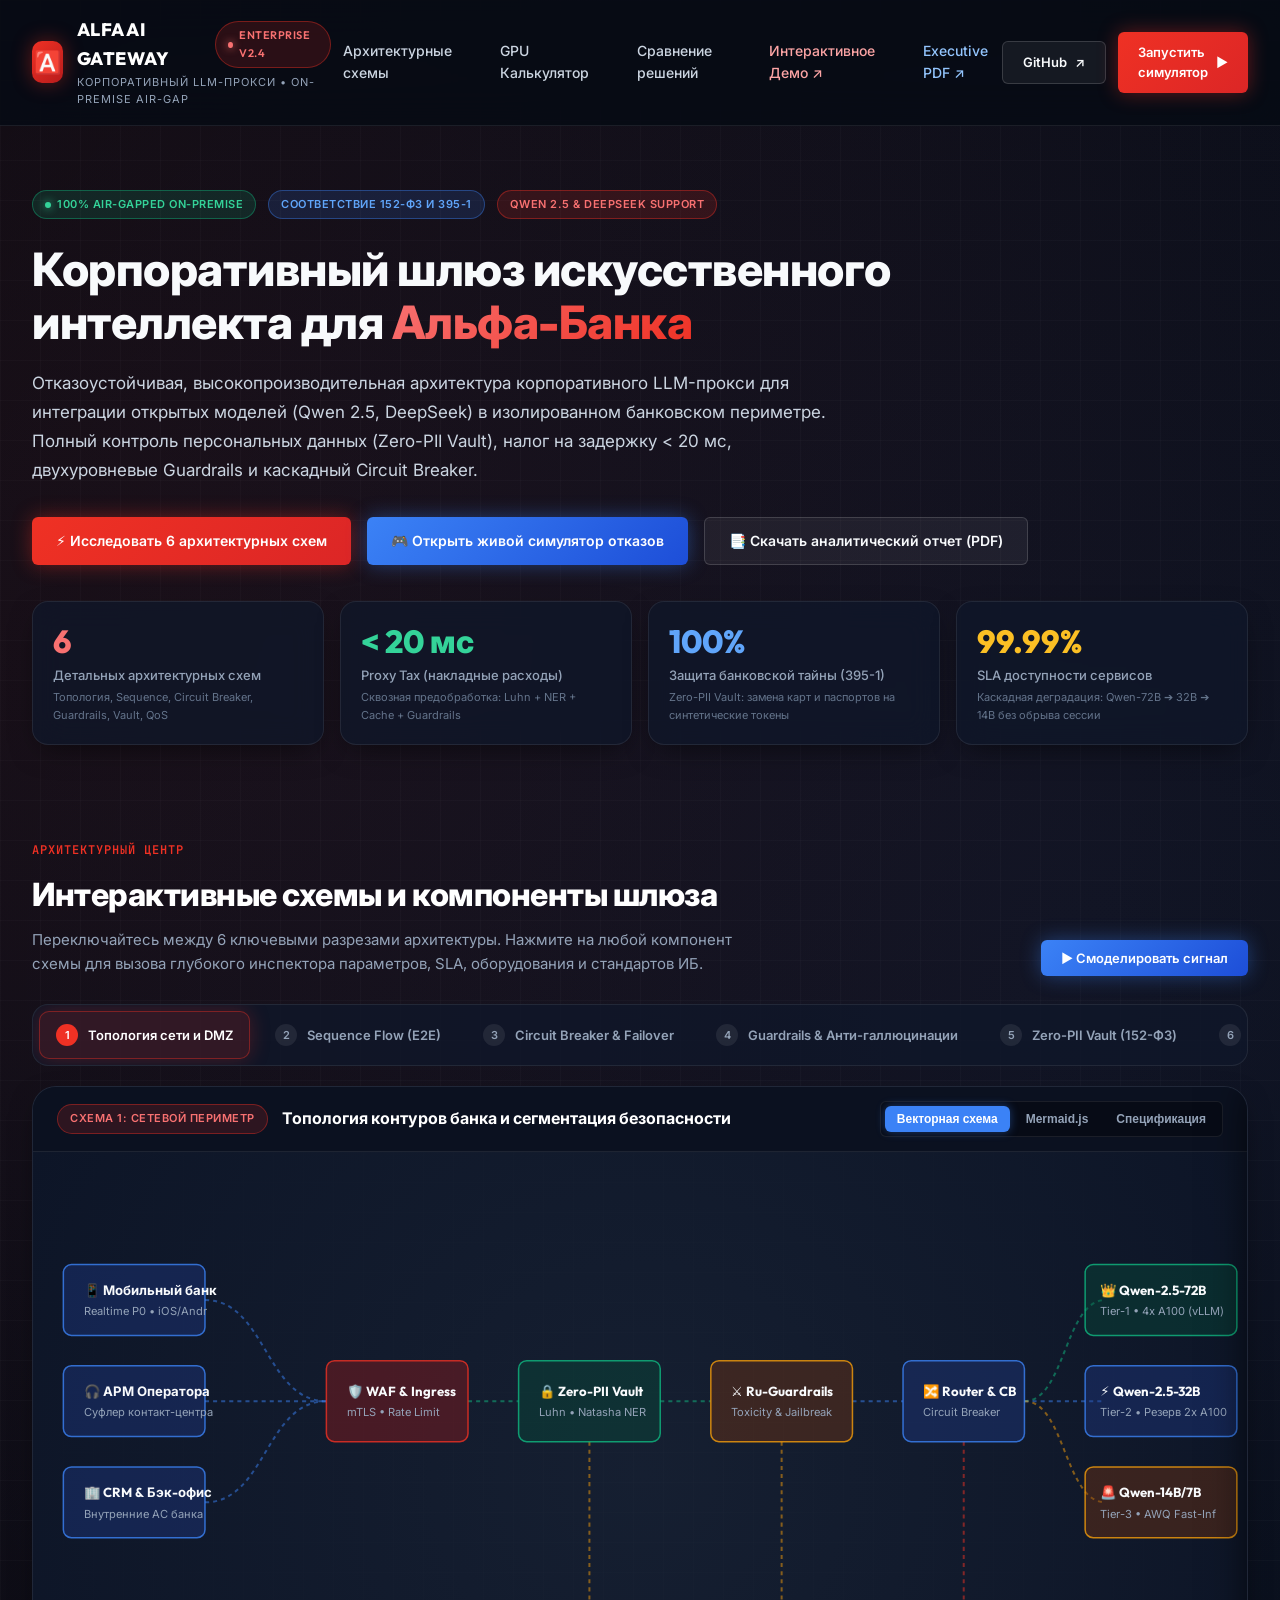
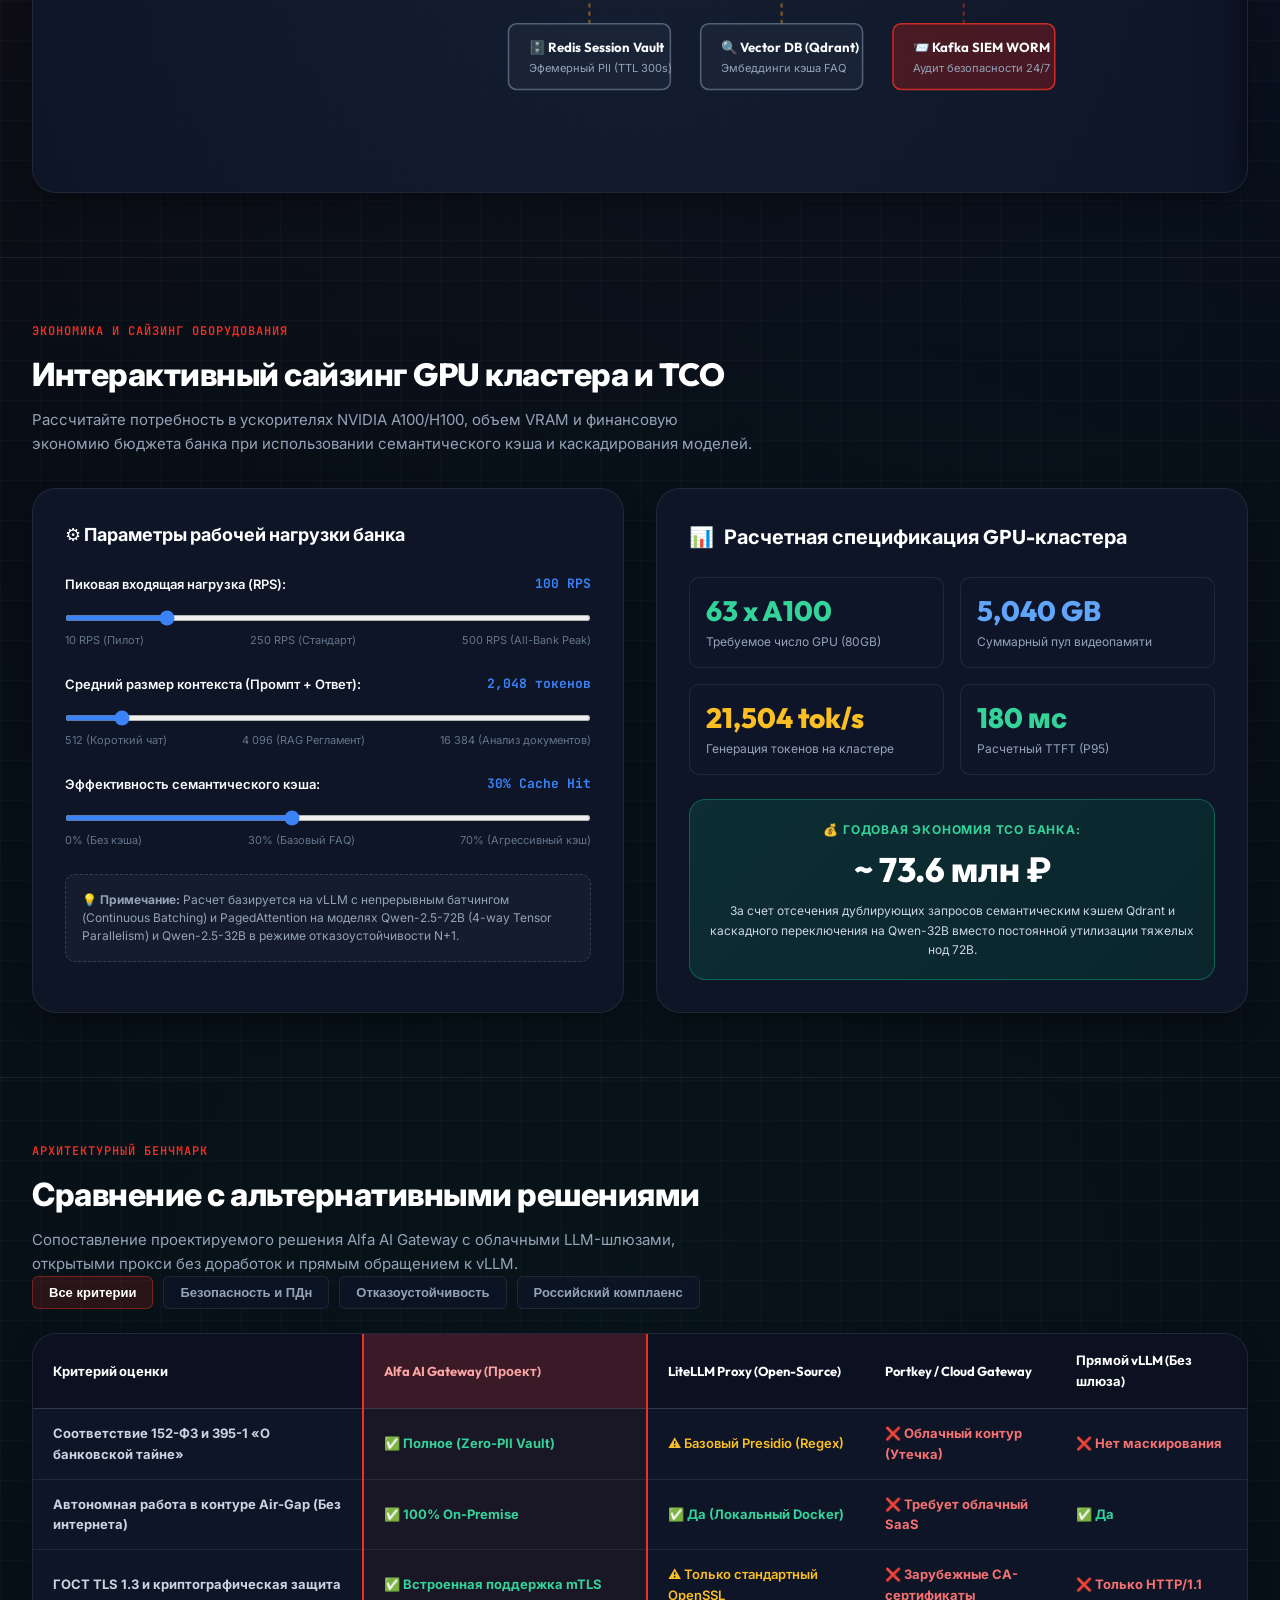
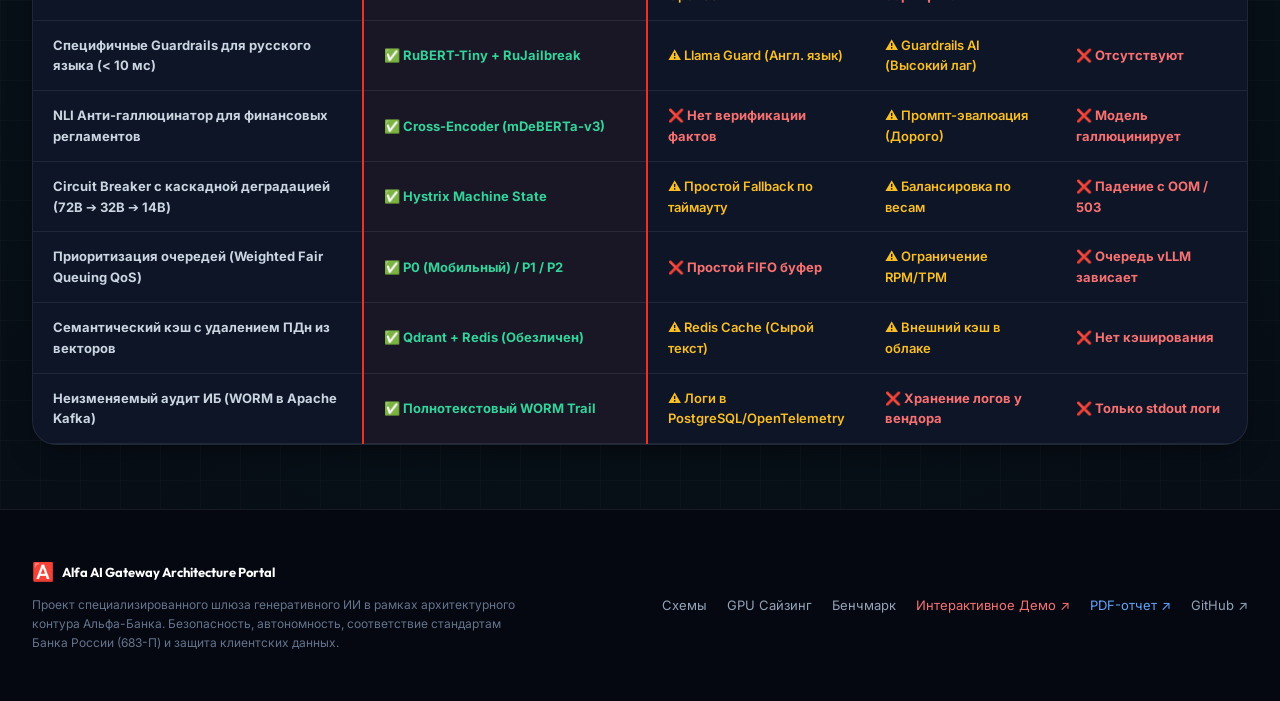
==== html/index.html @ c7a79a01 "feat(portal): add interactive architecture portal in html/ with 6 schematics and GPU sizing" ====
<!DOCTYPE html>
<html lang="ru">
<head>
  <meta charset="UTF-8">
  <meta name="viewport" content="width=device-width, initial-scale=1.0">
  <title>Alfa AI Gateway — Архитектурный портал Enterprise LLM-прокси | Альфа-Банк</title>
  <meta name="description" content="Интерактивный архитектурный портал корпоративного LLM-прокси для Альфа-Банка: сетевая топология, 6 детальных схем, Circuit Breaker, Zero-PII Vault, Guardrails и калькулятор GPU.">
  <link rel="stylesheet" href="style.css?v=2.4">
</head>
<body>

  <!-- =========================================================================
       1. HEADER & TOP NAVIGATION
       ========================================================================= -->
  <header class="site-header">
    <div class="container header-inner">
      <a href="#" class="brand">
        <div class="brand-icon">🅰️</div>
        <div class="brand-text">
          <span class="brand-title">ALFA AI GATEWAY <span class="badge badge-red"><span class="badge-dot"></span>Enterprise v2.4</span></span>
          <span class="brand-subtitle">Корпоративный LLM-прокси • On-Premise Air-Gap</span>
        </div>
      </a>

      <nav class="header-nav">
        <a href="#schematics" class="nav-link">Архитектурные схемы</a>
        <a href="#calculator" class="nav-link">GPU Калькулятор</a>
        <a href="#matrix" class="nav-link">Сравнение решений</a>
        <a href="../demo/index.html" class="nav-link" style="color: #fca5a5;">Интерактивное Демо ↗</a>
        <a href="../BANK_LLM_PROXY_ANALYSIS.pdf" target="_blank" class="nav-link" style="color: #93c5fd;">Executive PDF ↗</a>
      </nav>

      <div class="header-actions">
        <a href="https://github.com/vk4arm/alfa_llm_hackaton" target="_blank" class="btn btn-secondary">
          <span>GitHub</span> ↗
        </a>
        <a href="../demo/index.html" class="btn btn-primary">
          <span>Запустить симулятор</span> ▶
        </a>
      </div>
    </div>
  </header>

  <!-- =========================================================================
       2. HERO SECTION WITH KEY STATS
       ========================================================================= -->
  <section class="hero-section">
    <div class="container">
      <div class="hero-badge-wrap">
        <span class="badge badge-green"><span class="badge-dot"></span> 100% Air-Gapped On-Premise</span>
        <span class="badge badge-blue">Соответствие 152-ФЗ и 395-1</span>
        <span class="badge badge-red">Qwen 2.5 & DeepSeek Support</span>
      </div>

      <h1 class="hero-title">
        Корпоративный шлюз искусственного интеллекта для <span class="highlight-red">Альфа-Банка</span>
      </h1>

      <p class="hero-desc">
        Отказоустойчивая, высокопроизводительная архитектура корпоративного LLM-прокси для интеграции открытых моделей (Qwen 2.5, DeepSeek) в изолированном банковском периметре. Полный контроль персональных данных (Zero-PII Vault), налог на задержку &lt; 20 мс, двухуровневые Guardrails и каскадный Circuit Breaker.
      </p>

      <div style="display: flex; gap: 16px; flex-wrap: wrap;">
        <a href="#schematics" class="btn btn-primary" style="padding: 12px 24px; font-size: 14px;">
          <span>⚡ Исследовать 6 архитектурных схем</span>
        </a>
        <a href="../demo/index.html" class="btn btn-accent" style="padding: 12px 24px; font-size: 14px;">
          <span>🎮 Открыть живой симулятор отказов</span>
        </a>
        <a href="../BANK_LLM_PROXY_ANALYSIS.pdf" target="_blank" class="btn btn-secondary" style="padding: 12px 24px; font-size: 14px;">
          <span>📑 Скачать аналитический отчет (PDF)</span>
        </a>
      </div>

      <!-- Статистические карточки преимуществ -->
      <div class="hero-stats-grid">
        <div class="stat-card">
          <div class="stat-value red">6</div>
          <div class="stat-label">Детальных архитектурных схем</div>
          <div style="font-size: 11px; color: var(--text-dim); margin-top: 4px;">Топология, Sequence, Circuit Breaker, Guardrails, Vault, QoS</div>
        </div>

        <div class="stat-card">
          <div class="stat-value green">&lt; 20 мс</div>
          <div class="stat-label">Proxy Tax (накладные расходы)</div>
          <div style="font-size: 11px; color: var(--text-dim); margin-top: 4px;">Сквозная предобработка: Luhn + NER + Cache + Guardrails</div>
        </div>

        <div class="stat-card">
          <div class="stat-value blue">100%</div>
          <div class="stat-label">Защита банковской тайны (395-1)</div>
          <div style="font-size: 11px; color: var(--text-dim); margin-top: 4px;">Zero-PII Vault: замена карт и паспортов на синтетические токены</div>
        </div>

        <div class="stat-card">
          <div class="stat-value amber">99.99%</div>
          <div class="stat-label">SLA доступности сервисов</div>
          <div style="font-size: 11px; color: var(--text-dim); margin-top: 4px;">Каскадная деградация: Qwen-72B ➔ 32B ➔ 14B без обрыва сессии</div>
        </div>
      </div>
    </div>
  </section>

  <!-- =========================================================================
       3. INTERACTIVE SCHEMATICS HUB (6 СХЕМ)
       ========================================================================= -->
  <section class="schematics-section" id="schematics">
    <div class="container">
      <div class="section-header">
        <div class="section-title-wrap">
          <span class="section-tag">Архитектурный центр</span>
          <h2 class="section-title">Интерактивные схемы и компоненты шлюза</h2>
          <p class="section-desc">
            Переключайтесь между 6 ключевыми разрезами архитектуры. Нажмите на любой компонент схемы для вызова глубокого инспектора параметров, SLA, оборудования и стандартов ИБ.
          </p>
        </div>
        <div>
          <button id="btnSimulateSignal" class="btn btn-accent">
            <span>▶️ Смоделировать сигнал</span>
          </button>
        </div>
      </div>

      <!-- Навигация по 6 схемам -->
      <div class="schematic-nav">
        <button class="schema-tab-btn active" data-schema="topology">
          <span class="tab-num">1</span>
          <span>Топология сети и DMZ</span>
        </button>
        <button class="schema-tab-btn" data-schema="sequence">
          <span class="tab-num">2</span>
          <span>Sequence Flow (E2E)</span>
        </button>
        <button class="schema-tab-btn" data-schema="circuit-breaker">
          <span class="tab-num">3</span>
          <span>Circuit Breaker &amp; Failover</span>
        </button>
        <button class="schema-tab-btn" data-schema="guardrails">
          <span class="tab-num">4</span>
          <span>Guardrails &amp; Анти-галлюцинации</span>
        </button>
        <button class="schema-tab-btn" data-schema="vault">
          <span class="tab-num">5</span>
          <span>Zero-PII Vault (152-ФЗ)</span>
        </button>
        <button class="schema-tab-btn" data-schema="qos">
          <span class="tab-num">6</span>
          <span>Fair Priority Queues (QoS)</span>
        </button>
      </div>

      <!-- Вьювер схемы -->
      <div class="schema-viewer-card">
        <div class="schema-toolbar">
          <div class="schema-meta">
            <span class="badge badge-red" id="activeSchemaTag">СХЕМА 1: СЕТЕВОЙ ПЕРИМЕТР</span>
            <span class="schema-title-active" id="activeSchemaTitle">Топология контуров банка и сегментация безопасности</span>
          </div>

          <div style="display: flex; align-items: center; gap: 16px;">
            <span style="font-size: 12px; color: var(--text-muted); display: none; @media(min-width: 900px){display:inline;}" id="activeSchemaDesc">
              Строгое разделение: клиентский ДМЗ, защищенный шлюз и изолированный On-Prem GPU-кластер vLLM.
            </span>
            <div class="schema-view-toggle">
              <button class="view-btn active" data-view="svg">Векторная схема</button>
              <button class="view-btn" data-view="mermaid">Mermaid.js</button>
              <button class="view-btn" data-view="specs">Спецификация</button>
            </div>
          </div>
        </div>

        <!-- Холст для отрисовки -->
        <div class="schema-stage" id="schemaStage">
          <!-- Сюда динамически рендерится SVG / Mermaid / Specs через app.js -->
        </div>

        <!-- Выдвижной инспектор узла (Side Drawer) -->
        <div class="node-inspector-drawer" id="nodeDrawer">
          <div class="drawer-header">
            <div class="drawer-title-wrap">
              <span class="drawer-icon" id="drawerIcon">🛡️</span>
              <div>
                <h3 class="drawer-title" id="drawerTitle">Компонент</h3>
                <p class="drawer-subtitle" id="drawerSub">Подсистема</p>
              </div>
            </div>
            <button class="drawer-close" id="btnCloseDrawer">&times;</button>
          </div>

          <div class="drawer-section">
            <h4 class="drawer-section-title">Назначение и алгоритм работы</h4>
            <p class="drawer-text" id="drawerDesc">Описание узла...</p>
          </div>

          <div class="drawer-section">
            <h4 class="drawer-section-title">Технические метрики и параметры</h4>
            <table class="drawer-metrics-table">
              <tr>
                <td>SLA и Пропускная способность</td>
                <td id="drawerSla">-</td>
              </tr>
              <tr>
                <td>Задержка обработки (Tax)</td>
                <td id="drawerTax" style="color: #34d399;">-</td>
              </tr>
              <tr>
                <td>Оборудование и рантайм</td>
                <td id="drawerHw">-</td>
              </tr>
              <tr>
                <td>Безопасность и ГОСТ / ФЗ</td>
                <td id="drawerSec" style="color: #60a5fa;">-</td>
              </tr>
            </table>
          </div>

          <div class="drawer-section" style="margin-top: auto; padding-top: 16px; border-top: 1px solid var(--border-subtle);">
            <div style="display: flex; gap: 8px;">
              <a href="../demo/index.html" class="btn btn-primary" style="flex: 1; font-size: 12px; padding: 8px;">
                Проверить в симуляторе ↗
              </a>
            </div>
          </div>
        </div>
      </div>
    </div>
  </section>

  <!-- =========================================================================
       4. GPU SIZING & ECONOMICS CALCULATOR
       ========================================================================= -->
  <section class="calculator-section" id="calculator">
    <div class="container">
      <div class="section-title-wrap">
        <span class="section-tag">Экономика и сайзинг оборудования</span>
        <h2 class="section-title">Интерактивный сайзинг GPU кластера и TCO</h2>
        <p class="section-desc">
          Рассчитайте потребность в ускорителях NVIDIA A100/H100, объем VRAM и финансовую экономию бюджета банка при использовании семантического кэша и каскадирования моделей.
        </p>
      </div>

      <div class="calc-grid">
        <!-- Левая колонка: ползунки параметров -->
        <div class="calc-controls-card">
          <h3 style="font-family: var(--font-display); font-size: 18px; margin-bottom: 24px; color: #fff;">
            ⚙️ Параметры рабочей нагрузки банка
          </h3>

          <div class="control-group">
            <div class="control-label-wrap">
              <label class="control-label" for="sliderRps">Пиковая входящая нагрузка (RPS):</label>
              <span class="control-val-badge" id="valRpsBadge">100 RPS</span>
            </div>
            <input type="range" class="calc-slider" id="sliderRps" min="10" max="500" step="10" value="100">
            <div style="display: flex; justify-content: space-between; font-size: 11px; color: var(--text-dim); margin-top: 4px;">
              <span>10 RPS (Пилот)</span>
              <span>250 RPS (Стандарт)</span>
              <span>500 RPS (All-Bank Peak)</span>
            </div>
          </div>

          <div class="control-group">
            <div class="control-label-wrap">
              <label class="control-label" for="sliderContext">Средний размер контекста (Промпт + Ответ):</label>
              <span class="control-val-badge" id="valContextBadge">2 048 токенов</span>
            </div>
            <input type="range" class="calc-slider" id="sliderContext" min="512" max="16384" step="512" value="2048">
            <div style="display: flex; justify-content: space-between; font-size: 11px; color: var(--text-dim); margin-top: 4px;">
              <span>512 (Короткий чат)</span>
              <span>4 096 (RAG Регламент)</span>
              <span>16 384 (Анализ документов)</span>
            </div>
          </div>

          <div class="control-group">
            <div class="control-label-wrap">
              <label class="control-label" for="sliderCache">Эффективность семантического кэша:</label>
              <span class="control-val-badge" id="valCacheBadge">30% Cache Hit</span>
            </div>
            <input type="range" class="calc-slider" id="sliderCache" min="0" max="70" step="5" value="30">
            <div style="display: flex; justify-content: space-between; font-size: 11px; color: var(--text-dim); margin-top: 4px;">
              <span>0% (Без кэша)</span>
              <span>30% (Базовый FAQ)</span>
              <span>70% (Агрессивный кэш)</span>
            </div>
          </div>

          <div style="background: rgba(255, 255, 255, 0.03); border: 1px dashed var(--border-medium); border-radius: var(--radius-md); padding: 16px; margin-top: 24px;">
            <span style="font-size: 12px; color: var(--text-muted); line-height: 1.5; display: block;">
              💡 <strong>Примечание:</strong> Расчет базируется на vLLM с непрерывным батчингом (Continuous Batching) и PagedAttention на моделях Qwen-2.5-72B (4-way Tensor Parallelism) и Qwen-2.5-32B в режиме отказоустойчивости N+1.
            </span>
          </div>
        </div>

        <!-- Правая колонка: результаты расчета -->
        <div class="calc-results-card">
          <div class="results-header">
            <span>📊</span>
            <span>Расчетная спецификация GPU-кластера</span>
          </div>

          <div class="calc-kpi-grid">
            <div class="kpi-card">
              <div class="kpi-val green" id="kpiGpuCount">8 x A100</div>
              <div class="kpi-label">Требуемое число GPU (80GB)</div>
            </div>

            <div class="kpi-card">
              <div class="kpi-val blue" id="kpiVram">640 GB</div>
              <div class="kpi-label">Суммарный пул видеопамяти</div>
            </div>

            <div class="kpi-card">
              <div class="kpi-val amber" id="kpiTokensSec">21 400 tok/s</div>
              <div class="kpi-label">Генерация токенов на кластере</div>
            </div>

            <div class="kpi-card">
              <div class="kpi-val green" id="kpiTtft">140 мс</div>
              <div class="kpi-label">Расчетный TTFT (P95)</div>
            </div>
          </div>

          <div class="savings-highlight-box">
            <div class="savings-title">💰 Годовая экономия TCO банка:</div>
            <div class="savings-amount" id="kpiSavingsRub">~ 18.4 млн ₽</div>
            <div class="savings-desc">
              За счет отсечения дублирующих запросов семантическим кэшем Qdrant и каскадного переключения на Qwen-32B вместо постоянной утилизации тяжелых нод 72B.
            </div>
          </div>
        </div>
      </div>
    </div>
  </section>

  <!-- =========================================================================
       5. COMPETITIVE COMPARISON MATRIX
       ========================================================================= -->
  <section class="matrix-section" id="matrix">
    <div class="container">
      <div class="section-title-wrap">
        <span class="section-tag">Архитектурный бенчмарк</span>
        <h2 class="section-title">Сравнение с альтернативными решениями</h2>
        <p class="section-desc">
          Сопоставление проектируемого решения Alfa AI Gateway с облачными LLM-шлюзами, открытыми прокси без доработок и прямым обращением к vLLM.
        </p>
      </div>

      <!-- Фильтры матрицы -->
      <div class="matrix-filters">
        <button class="matrix-filter-btn active" data-cat="all">Все критерии</button>
        <button class="matrix-filter-btn" data-cat="security">Безопасность и ПДн</button>
        <button class="matrix-filter-btn" data-cat="resilience">Отказоустойчивость</button>
        <button class="matrix-filter-btn" data-cat="compliance">Российский комплаенс</button>
      </div>

      <!-- Таблица матрицы -->
      <div class="matrix-table-wrap">
        <table class="matrix-table">
          <thead>
            <tr>
              <th style="width: 28%;">Критерий оценки</th>
              <th class="alfa-col" style="width: 24%;">Alfa AI Gateway (Проект)</th>
              <th style="width: 16%;">LiteLLM Proxy (Open-Source)</th>
              <th style="width: 16%;">Portkey / Cloud Gateway</th>
              <th style="width: 16%;">Прямой vLLM (Без шлюза)</th>
            </tr>
          </thead>
          <tbody>
            <tr data-category="compliance">
              <td><strong>Соответствие 152-ФЗ и 395-1 «О банковской тайне»</strong></td>
              <td class="alfa-col"><span class="check-yes">✅ Полное (Zero-PII Vault)</span></td>
              <td><span class="check-partial">⚠️ Базовый Presidio (Regex)</span></td>
              <td><span class="check-no">❌ Облачный контур (Утечка)</span></td>
              <td><span class="check-no">❌ Нет маскирования</span></td>
            </tr>
            <tr data-category="compliance">
              <td><strong>Автономная работа в контуре Air-Gap (Без интернета)</strong></td>
              <td class="alfa-col"><span class="check-yes">✅ 100% On-Premise</span></td>
              <td><span class="check-yes">✅ Да (Локальный Docker)</span></td>
              <td><span class="check-no">❌ Требует облачный SaaS</span></td>
              <td><span class="check-yes">✅ Да</span></td>
            </tr>
            <tr data-category="compliance">
              <td><strong>ГОСТ TLS 1.3 и криптографическая защита</strong></td>
              <td class="alfa-col"><span class="check-yes">✅ Встроенная поддержка mTLS</span></td>
              <td><span class="check-partial">⚠️ Только стандартный OpenSSL</span></td>
              <td><span class="check-no">❌ Зарубежные CA-сертификаты</span></td>
              <td><span class="check-no">❌ Только HTTP/1.1</span></td>
            </tr>
            <tr data-category="security">
              <td><strong>Специфичные Guardrails для русского языка (< 10 мс)</strong></td>
              <td class="alfa-col"><span class="check-yes">✅ RuBERT-Tiny + RuJailbreak</span></td>
              <td><span class="check-partial">⚠️ Llama Guard (Англ. язык)</span></td>
              <td><span class="check-partial">⚠️ Guardrails AI (Высокий лаг)</span></td>
              <td><span class="check-no">❌ Отсутствуют</span></td>
            </tr>
            <tr data-category="security">
              <td><strong>NLI Анти-галлюцинатор для финансовых регламентов</strong></td>
              <td class="alfa-col"><span class="check-yes">✅ Cross-Encoder (mDeBERTa-v3)</span></td>
              <td><span class="check-no">❌ Нет верификации фактов</span></td>
              <td><span class="check-partial">⚠️ Промпт-эвалюация (Дорого)</span></td>
              <td><span class="check-no">❌ Модель галлюцинирует</span></td>
            </tr>
            <tr data-category="resilience">
              <td><strong>Circuit Breaker с каскадной деградацией (72B ➔ 32B ➔ 14B)</strong></td>
              <td class="alfa-col"><span class="check-yes">✅ Hystrix Machine State</span></td>
              <td><span class="check-partial">⚠️ Простой Fallback по таймауту</span></td>
              <td><span class="check-partial">⚠️ Балансировка по весам</span></td>
              <td><span class="check-no">❌ Падение с OOM / 503</span></td>
            </tr>
            <tr data-category="resilience">
              <td><strong>Приоритизация очередей (Weighted Fair Queuing QoS)</strong></td>
              <td class="alfa-col"><span class="check-yes">✅ P0 (Мобильный) / P1 / P2</span></td>
              <td><span class="check-no">❌ Простой FIFO буфер</span></td>
              <td><span class="check-partial">⚠️ Ограничение RPM/TPM</span></td>
              <td><span class="check-no">❌ Очередь vLLM зависает</span></td>
            </tr>
            <tr data-category="resilience">
              <td><strong>Семантический кэш с удалением ПДн из векторов</strong></td>
              <td class="alfa-col"><span class="check-yes">✅ Qdrant + Redis (Обезличен)</span></td>
              <td><span class="check-partial">⚠️ Redis Cache (Сырой текст)</span></td>
              <td><span class="check-partial">⚠️ Внешний кэш в облаке</span></td>
              <td><span class="check-no">❌ Нет кэширования</span></td>
            </tr>
            <tr data-category="security">
              <td><strong>Неизменяемый аудит ИБ (WORM в Apache Kafka)</strong></td>
              <td class="alfa-col"><span class="check-yes">✅ Полнотекстовый WORM Trail</span></td>
              <td><span class="check-partial">⚠️ Логи в PostgreSQL/OpenTelemetry</span></td>
              <td><span class="check-no">❌ Хранение логов у вендора</span></td>
              <td><span class="check-no">❌ Только stdout логи</span></td>
            </tr>
          </tbody>
        </table>
      </div>
    </div>
  </section>

  <!-- =========================================================================
       6. FOOTER
       ========================================================================= -->
  <footer class="site-footer">
    <div class="container footer-grid">
      <div>
        <div style="display: flex; align-items: center; gap: 8px; margin-bottom: 8px;">
          <span style="font-size: 18px;">🅰️</span>
          <strong style="color: #fff; font-family: var(--font-display);">Alfa AI Gateway Architecture Portal</strong>
        </div>
        <p style="font-size: 12px; color: var(--text-dim); max-width: 500px;">
          Проект специализированного шлюза генеративного ИИ в рамках архитектурного контура Альфа-Банка. Безопасность, автономность, соответствие стандартам Банка России (683-П) и защита клиентских данных.
        </p>
      </div>

      <div class="footer-links">
        <a href="#schematics" class="footer-link">Схемы</a>
        <a href="#calculator" class="footer-link">GPU Сайзинг</a>
        <a href="#matrix" class="footer-link">Бенчмарк</a>
        <a href="../demo/index.html" class="footer-link" style="color: #f87171;">Интерактивное Демо ↗</a>
        <a href="../BANK_LLM_PROXY_ANALYSIS.pdf" target="_blank" class="footer-link" style="color: #60a5fa;">PDF-отчет ↗</a>
        <a href="https://github.com/vk4arm/alfa_llm_hackaton" target="_blank" class="footer-link">GitHub ↗</a>
      </div>
    </div>
  </footer>

  <!-- Исполняемый движок интерактивных схем -->
  <script src="app.js?v=2.4"></script>
</body>
</html>
---- html/style.css ----
/* =========================================================================
   ALFA AI GATEWAY — ARCHITECTURE PORTAL DESIGN SYSTEM
   Premium Fintech / AI Dark-Tech Aesthetics & Interactive Schematics
   ========================================================================= */

@import url('https://fonts.googleapis.com/css2?family=Inter:wght@300;400;500;600;700;800&family=Outfit:wght@500;600;700;800&family=JetBrains+Mono:wght@400;500;600&display=swap');

:root {
  --bg-dark: #070b14;
  --bg-surface: #0d1527;
  --bg-card: rgba(15, 23, 42, 0.75);
  --bg-card-hover: rgba(22, 33, 62, 0.85);
  --bg-glass: rgba(15, 23, 42, 0.6);
  
  --border-subtle: rgba(255, 255, 255, 0.08);
  --border-medium: rgba(255, 255, 255, 0.15);
  --border-highlight: rgba(59, 130, 246, 0.5);
  
  --alfa-red: #ef3124;
  --alfa-red-glow: rgba(239, 49, 36, 0.4);
  --alfa-red-dark: #991b1b;
  
  --cyber-blue: #3b82f6;
  --cyber-blue-glow: rgba(59, 130, 246, 0.4);
  
  --emerald: #10b981;
  --emerald-glow: rgba(16, 185, 129, 0.4);
  
  --amber: #f59e0b;
  --amber-glow: rgba(245, 158, 11, 0.35);
  
  --purple: #8b5cf6;
  --purple-glow: rgba(139, 92, 246, 0.35);

  --cyan: #06b6d4;
  
  --text-primary: #f8fafc;
  --text-secondary: #cbd5e1;
  --text-muted: #94a3b8;
  --text-dim: #64748b;
  
  --font-sans: 'Inter', system-ui, -apple-system, sans-serif;
  --font-display: 'Outfit', var(--font-sans);
  --font-mono: 'JetBrains Mono', monospace;
  
  --radius-sm: 6px;
  --radius-md: 10px;
  --radius-lg: 16px;
  --radius-xl: 24px;
  
  --shadow-glow-red: 0 0 30px var(--alfa-red-glow);
  --shadow-glow-blue: 0 0 30px var(--cyber-blue-glow);
  --shadow-glow-green: 0 0 30px var(--emerald-glow);
  --shadow-card: 0 10px 30px -10px rgba(0, 0, 0, 0.6);
  
  --transition: all 0.25s cubic-bezier(0.16, 1, 0.3, 1);
}

*, *::before, *::after {
  box-sizing: border-box;
  margin: 0;
  padding: 0;
}

html {
  scroll-behavior: smooth;
}

body {
  font-family: var(--font-sans);
  background-color: var(--bg-dark);
  color: var(--text-primary);
  line-height: 1.6;
  overflow-x: hidden;
  background-image: 
    radial-gradient(circle at 15% 15%, rgba(239, 49, 36, 0.08) 0%, transparent 45%),
    radial-gradient(circle at 85% 25%, rgba(59, 130, 246, 0.08) 0%, transparent 45%),
    radial-gradient(circle at 50% 75%, rgba(16, 185, 129, 0.05) 0%, transparent 50%),
    linear-gradient(rgba(255, 255, 255, 0.02) 1px, transparent 1px),
    linear-gradient(90deg, rgba(255, 255, 255, 0.02) 1px, transparent 1px);
  background-size: 100% 100%, 100% 100%, 100% 100%, 40px 40px, 40px 40px;
}

.container {
  max-width: 1440px;
  margin: 0 auto;
  padding: 0 32px;
}

/* =========================================================================
   HEADER & NAVIGATION
   ========================================================================= */

.site-header {
  position: sticky;
  top: 0;
  z-index: 100;
  background: rgba(7, 11, 20, 0.85);
  backdrop-filter: blur(20px);
  -webkit-backdrop-filter: blur(20px);
  border-bottom: 1px solid var(--border-subtle);
  padding: 16px 0;
}

.header-inner {
  display: flex;
  align-items: center;
  justify-content: space-between;
}

.brand {
  display: flex;
  align-items: center;
  gap: 14px;
  text-decoration: none;
}

.brand-icon {
  width: 42px;
  height: 42px;
  background: linear-gradient(135deg, var(--alfa-red), #b91c1c);
  border-radius: var(--radius-md);
  display: flex;
  align-items: center;
  justify-content: center;
  font-size: 22px;
  box-shadow: 0 0 20px var(--alfa-red-glow);
}

.brand-text {
  display: flex;
  flex-direction: column;
}

.brand-title {
  font-family: var(--font-display);
  font-size: 18px;
  font-weight: 800;
  letter-spacing: 0.5px;
  color: #fff;
  display: flex;
  align-items: center;
  gap: 8px;
}

.brand-subtitle {
  font-size: 11px;
  color: var(--text-muted);
  text-transform: uppercase;
  letter-spacing: 1px;
}

.header-nav {
  display: flex;
  align-items: center;
  gap: 24px;
}

.nav-link {
  color: var(--text-secondary);
  text-decoration: none;
  font-size: 14px;
  font-weight: 500;
  transition: var(--transition);
  padding: 6px 12px;
  border-radius: var(--radius-sm);
}

.nav-link:hover {
  color: #fff;
  background: rgba(255, 255, 255, 0.05);
}

.header-actions {
  display: flex;
  align-items: center;
  gap: 12px;
}

/* =========================================================================
   BUTTONS & BADGES
   ========================================================================= */

.btn {
  display: inline-flex;
  align-items: center;
  justify-content: center;
  gap: 8px;
  padding: 10px 20px;
  border-radius: var(--radius-sm);
  font-family: var(--font-sans);
  font-size: 13px;
  font-weight: 600;
  text-decoration: none;
  cursor: pointer;
  transition: var(--transition);
  border: none;
}

.btn-primary {
  background: linear-gradient(135deg, var(--alfa-red), #dc2626);
  color: #fff;
  box-shadow: 0 0 20px var(--alfa-red-glow);
}
.btn-primary:hover {
  background: linear-gradient(135deg, #f87171, var(--alfa-red));
  box-shadow: 0 0 30px var(--alfa-red-glow);
  transform: translateY(-2px);
}

.btn-secondary {
  background: rgba(255, 255, 255, 0.06);
  color: var(--text-primary);
  border: 1px solid var(--border-medium);
}
.btn-secondary:hover {
  background: rgba(255, 255, 255, 0.12);
  border-color: var(--border-highlight);
  transform: translateY(-2px);
}

.btn-accent {
  background: linear-gradient(135deg, var(--cyber-blue), #1d4ed8);
  color: #fff;
  box-shadow: 0 0 20px var(--cyber-blue-glow);
}
.btn-accent:hover {
  background: linear-gradient(135deg, #60a5fa, var(--cyber-blue));
  box-shadow: 0 0 30px var(--cyber-blue-glow);
  transform: translateY(-2px);
}

.badge {
  display: inline-flex;
  align-items: center;
  gap: 6px;
  padding: 5px 12px;
  border-radius: 999px;
  font-size: 11px;
  font-weight: 600;
  letter-spacing: 0.5px;
  text-transform: uppercase;
}

.badge-green {
  background: rgba(16, 185, 129, 0.15);
  border: 1px solid rgba(16, 185, 129, 0.4);
  color: #34d399;
}

.badge-red {
  background: rgba(239, 49, 36, 0.15);
  border: 1px solid rgba(239, 49, 36, 0.4);
  color: #f87171;
}

.badge-blue {
  background: rgba(59, 130, 246, 0.15);
  border: 1px solid rgba(59, 130, 246, 0.4);
  color: #60a5fa;
}

.badge-dot {
  width: 6px;
  height: 6px;
  border-radius: 50%;
  background: currentColor;
  box-shadow: 0 0 8px currentColor;
}

/* =========================================================================
   HERO SECTION
   ========================================================================= */

.hero-section {
  padding: 64px 0 48px;
  position: relative;
}

.hero-badge-wrap {
  display: flex;
  align-items: center;
  gap: 12px;
  margin-bottom: 24px;
}

.hero-title {
  font-family: var(--font-display);
  font-size: 46px;
  font-weight: 800;
  line-height: 1.15;
  letter-spacing: -0.5px;
  margin-bottom: 20px;
  max-width: 960px;
}

.hero-title span.highlight-red {
  background: linear-gradient(135deg, #f87171, var(--alfa-red));
  -webkit-background-clip: text;
  -webkit-text-fill-color: transparent;
}

.hero-title span.highlight-blue {
  background: linear-gradient(135deg, #93c5fd, var(--cyber-blue));
  -webkit-background-clip: text;
  -webkit-text-fill-color: transparent;
}

.hero-desc {
  font-size: 17px;
  color: var(--text-secondary);
  max-width: 820px;
  margin-bottom: 32px;
  line-height: 1.7;
}

.hero-stats-grid {
  display: grid;
  grid-template-columns: repeat(4, 1fr);
  gap: 16px;
  margin-top: 36px;
}

.stat-card {
  background: var(--bg-card);
  backdrop-filter: blur(15px);
  -webkit-backdrop-filter: blur(15px);
  border: 1px solid var(--border-subtle);
  border-radius: var(--radius-lg);
  padding: 20px;
  transition: var(--transition);
  box-shadow: var(--shadow-card);
}

.stat-card:hover {
  border-color: var(--border-highlight);
  transform: translateY(-3px);
}

.stat-value {
  font-family: var(--font-display);
  font-size: 32px;
  font-weight: 800;
  color: #fff;
  line-height: 1.2;
  margin-bottom: 4px;
}

.stat-value.red { color: #f87171; }
.stat-value.green { color: #34d399; }
.stat-value.blue { color: #60a5fa; }
.stat-value.amber { color: #fbbf24; }

.stat-label {
  font-size: 13px;
  color: var(--text-muted);
  font-weight: 500;
}

/* =========================================================================
   INTERACTIVE SCHEMATICS HUB (CENTERPIECE)
   ========================================================================= */

.schematics-section {
  padding: 48px 0 64px;
}

.section-header {
  display: flex;
  align-items: flex-end;
  justify-content: space-between;
  margin-bottom: 28px;
}

.section-title-wrap {
  max-width: 720px;
}

.section-tag {
  font-family: var(--font-mono);
  font-size: 12px;
  font-weight: 600;
  color: var(--alfa-red);
  letter-spacing: 1px;
  text-transform: uppercase;
  margin-bottom: 8px;
  display: block;
}

.section-title {
  font-family: var(--font-display);
  font-size: 32px;
  font-weight: 800;
  color: #fff;
  letter-spacing: -0.5px;
  margin-bottom: 8px;
}

.section-desc {
  font-size: 15px;
  color: var(--text-muted);
}

/* Табы выбора диаграммы */
.schematic-nav {
  display: flex;
  gap: 8px;
  background: rgba(15, 23, 42, 0.8);
  padding: 6px;
  border-radius: var(--radius-lg);
  border: 1px solid var(--border-subtle);
  margin-bottom: 20px;
  overflow-x: auto;
}

.schema-tab-btn {
  flex: 1;
  display: flex;
  align-items: center;
  justify-content: center;
  gap: 10px;
  padding: 12px 16px;
  background: transparent;
  border: 1px solid transparent;
  border-radius: var(--radius-md);
  color: var(--text-muted);
  font-family: var(--font-sans);
  font-size: 13px;
  font-weight: 600;
  cursor: pointer;
  transition: var(--transition);
  white-space: nowrap;
}

.schema-tab-btn:hover {
  color: var(--text-primary);
  background: rgba(255, 255, 255, 0.04);
}

.schema-tab-btn.active {
  color: #fff;
  background: rgba(239, 49, 36, 0.15);
  border-color: rgba(239, 49, 36, 0.4);
  box-shadow: 0 0 20px rgba(239, 49, 36, 0.25);
}

.schema-tab-btn .tab-num {
  width: 22px;
  height: 22px;
  border-radius: 50%;
  background: rgba(255, 255, 255, 0.08);
  font-size: 11px;
  display: flex;
  align-items: center;
  justify-content: center;
}

.schema-tab-btn.active .tab-num {
  background: var(--alfa-red);
  color: #fff;
}

/* Каркас холста схемы */
.schema-viewer-card {
  position: relative;
  background: var(--bg-surface);
  border: 1px solid var(--border-subtle);
  border-radius: var(--radius-xl);
  overflow: hidden;
  box-shadow: var(--shadow-card);
}

.schema-toolbar {
  display: flex;
  align-items: center;
  justify-content: space-between;
  padding: 14px 24px;
  background: rgba(11, 17, 32, 0.95);
  border-bottom: 1px solid var(--border-subtle);
}

.schema-meta {
  display: flex;
  align-items: center;
  gap: 14px;
}

.schema-title-active {
  font-family: var(--font-display);
  font-size: 16px;
  font-weight: 700;
  color: #fff;
}

.schema-view-toggle {
  display: flex;
  background: rgba(0, 0, 0, 0.3);
  padding: 4px;
  border-radius: var(--radius-sm);
  border: 1px solid var(--border-subtle);
  gap: 4px;
}

.view-btn {
  background: transparent;
  border: none;
  color: var(--text-muted);
  font-size: 12px;
  font-weight: 600;
  padding: 6px 12px;
  border-radius: var(--radius-sm);
  cursor: pointer;
  transition: var(--transition);
}

.view-btn.active {
  background: var(--cyber-blue);
  color: #fff;
  box-shadow: 0 0 10px var(--cyber-blue-glow);
}

.schema-stage {
  position: relative;
  height: 640px;
  width: 100%;
  overflow: hidden;
  display: flex;
  align-items: center;
  justify-content: center;
  background: 
    radial-gradient(circle at center, rgba(30, 41, 59, 0.5) 0%, rgba(13, 21, 39, 0.95) 100%),
    linear-gradient(rgba(255, 255, 255, 0.015) 1px, transparent 1px),
    linear-gradient(90deg, rgba(255, 255, 255, 0.015) 1px, transparent 1px);
  background-size: 100% 100%, 30px 30px, 30px 30px;
}

/* Стилизация SVG схем */
.schema-svg-canvas {
  width: 100%;
  height: 100%;
  min-width: 1200px;
}

.wire {
  stroke: rgba(255, 255, 255, 0.15);
  stroke-width: 2px;
  fill: none;
  stroke-dasharray: 4 4;
  animation: wireDash 25s linear infinite;
}

@keyframes wireDash {
  to { stroke-dashoffset: -100; }
}

.wire-red { stroke: rgba(239, 49, 36, 0.5); }
.wire-blue { stroke: rgba(59, 130, 246, 0.5); }
.wire-green { stroke: rgba(16, 185, 129, 0.5); }
.wire-amber { stroke: rgba(245, 158, 11, 0.5); }

/* Интерактивные узлы схем */
.node-group {
  cursor: pointer;
  transition: transform 0.25s ease, filter 0.25s ease;
}

.node-group:hover {
  filter: drop-shadow(0 0 15px rgba(59, 130, 246, 0.6));
}

.node-box {
  rx: 8px;
  ry: 8px;
  stroke-width: 1.5px;
  transition: all 0.25s ease;
}

.node-box.blue {
  fill: rgba(30, 58, 138, 0.4);
  stroke: rgba(59, 130, 246, 0.8);
}
.node-box.red {
  fill: rgba(153, 27, 27, 0.4);
  stroke: rgba(239, 49, 36, 0.8);
}
.node-box.green {
  fill: rgba(6, 78, 59, 0.4);
  stroke: rgba(16, 185, 129, 0.8);
}
.node-box.amber {
  fill: rgba(120, 53, 15, 0.4);
  stroke: rgba(245, 158, 11, 0.8);
}
.node-box.purple {
  fill: rgba(88, 28, 135, 0.4);
  stroke: rgba(168, 85, 247, 0.8);
}
.node-box.slate {
  fill: rgba(30, 41, 59, 0.6);
  stroke: rgba(100, 116, 139, 0.8);
}

.node-text-title {
  fill: #f8fafc;
  font-family: var(--font-display);
  font-size: 13px;
  font-weight: 700;
}

.node-text-sub {
  fill: #94a3b8;
  font-family: var(--font-sans);
  font-size: 11px;
}

/* Бегущий световой импульс */
.signal-pulse {
  r: 6px;
  fill: #3b82f6;
  filter: drop-shadow(0 0 8px #3b82f6);
}

.signal-pulse.red {
  fill: #ef4444;
  filter: drop-shadow(0 0 8px #ef4444);
}

.signal-pulse.green {
  fill: #10b981;
  filter: drop-shadow(0 0 8px #10b981);
}

/* Выдвижной инспектор узла (Side Drawer) */
.node-inspector-drawer {
  position: absolute;
  top: 0;
  right: -460px;
  width: 440px;
  height: 100%;
  background: rgba(11, 17, 32, 0.95);
  backdrop-filter: blur(25px);
  -webkit-backdrop-filter: blur(25px);
  border-left: 1px solid var(--border-medium);
  box-shadow: -15px 0 40px rgba(0, 0, 0, 0.8);
  z-index: 50;
  transition: right 0.35s cubic-bezier(0.16, 1, 0.3, 1);
  padding: 24px;
  display: flex;
  flex-direction: column;
  overflow-y: auto;
}

.node-inspector-drawer.open {
  right: 0;
}

.drawer-header {
  display: flex;
  align-items: center;
  justify-content: space-between;
  padding-bottom: 16px;
  border-bottom: 1px solid var(--border-subtle);
  margin-bottom: 20px;
}

.drawer-title-wrap {
  display: flex;
  align-items: center;
  gap: 12px;
}

.drawer-icon {
  font-size: 26px;
}

.drawer-title {
  font-family: var(--font-display);
  font-size: 16px;
  font-weight: 700;
  color: #fff;
}

.drawer-subtitle {
  font-size: 12px;
  color: var(--text-muted);
}

.drawer-close {
  background: transparent;
  border: none;
  color: var(--text-muted);
  font-size: 24px;
  cursor: pointer;
  line-height: 1;
}

.drawer-close:hover { color: #fff; }

.drawer-section {
  margin-bottom: 20px;
}

.drawer-section-title {
  font-size: 11px;
  font-weight: 700;
  text-transform: uppercase;
  letter-spacing: 0.8px;
  color: var(--text-muted);
  margin-bottom: 8px;
}

.drawer-text {
  font-size: 13px;
  color: var(--text-secondary);
  line-height: 1.6;
}

.drawer-metrics-table {
  width: 100%;
  border-collapse: collapse;
  font-size: 12px;
  margin-top: 8px;
}

.drawer-metrics-table td {
  padding: 8px 10px;
  border-bottom: 1px solid var(--border-subtle);
}

.drawer-metrics-table td:first-child {
  color: var(--text-muted);
  width: 45%;
}

.drawer-metrics-table td:last-child {
  color: #fff;
  font-family: var(--font-mono);
  font-weight: 600;
}

.code-box {
  background: rgba(0, 0, 0, 0.4);
  border: 1px solid var(--border-subtle);
  border-radius: var(--radius-sm);
  padding: 12px;
  font-family: var(--font-mono);
  font-size: 12px;
  color: #93c5fd;
  overflow-x: auto;
}

/* =========================================================================
   GPU SIZING & ECONOMICS CALCULATOR
   ========================================================================= */

.calculator-section {
  padding: 64px 0;
  border-top: 1px solid var(--border-subtle);
}

.calc-grid {
  display: grid;
  grid-template-columns: 1fr 1fr;
  gap: 32px;
  margin-top: 32px;
}

.calc-controls-card, .calc-results-card {
  background: var(--bg-surface);
  border: 1px solid var(--border-subtle);
  border-radius: var(--radius-xl);
  padding: 32px;
  box-shadow: var(--shadow-card);
}

.control-group {
  margin-bottom: 24px;
}

.control-label-wrap {
  display: flex;
  justify-content: space-between;
  align-items: center;
  margin-bottom: 8px;
}

.control-label {
  font-size: 13px;
  font-weight: 600;
  color: var(--text-primary);
}

.control-val-badge {
  font-family: var(--font-mono);
  font-size: 13px;
  font-weight: 700;
  color: var(--cyber-blue);
}

.calc-slider {
  width: 100%;
  height: 6px;
  border-radius: 3px;
  background: rgba(255, 255, 255, 0.1);
  outline: none;
  accent-color: var(--cyber-blue);
  cursor: pointer;
}

.results-header {
  font-family: var(--font-display);
  font-size: 20px;
  font-weight: 700;
  color: #fff;
  margin-bottom: 24px;
  display: flex;
  align-items: center;
  gap: 10px;
}

.calc-kpi-grid {
  display: grid;
  grid-template-columns: 1fr 1fr;
  gap: 16px;
  margin-bottom: 24px;
}

.kpi-card {
  background: rgba(15, 23, 42, 0.6);
  border: 1px solid var(--border-subtle);
  border-radius: var(--radius-md);
  padding: 16px;
}

.kpi-val {
  font-family: var(--font-display);
  font-size: 28px;
  font-weight: 800;
  line-height: 1.2;
}

.kpi-val.green { color: #34d399; }
.kpi-val.blue { color: #60a5fa; }
.kpi-val.red { color: #f87171; }
.kpi-val.amber { color: #fbbf24; }

.kpi-label {
  font-size: 12px;
  color: var(--text-muted);
  margin-top: 4px;
}

.savings-highlight-box {
  background: linear-gradient(135deg, rgba(16, 185, 129, 0.15), rgba(6, 78, 59, 0.3));
  border: 1px solid rgba(16, 185, 129, 0.4);
  border-radius: var(--radius-lg);
  padding: 20px;
  text-align: center;
}

.savings-title {
  font-size: 12px;
  color: #34d399;
  text-transform: uppercase;
  font-weight: 700;
  letter-spacing: 0.8px;
  margin-bottom: 4px;
}

.savings-amount {
  font-family: var(--font-display);
  font-size: 34px;
  font-weight: 800;
  color: #fff;
}

.savings-desc {
  font-size: 12px;
  color: var(--text-secondary);
  margin-top: 4px;
}

/* =========================================================================
   COMPETITIVE COMPARISON MATRIX
   ========================================================================= */

.matrix-section {
  padding: 64px 0;
  border-top: 1px solid var(--border-subtle);
}

.matrix-filters {
  display: flex;
  gap: 10px;
  margin-bottom: 24px;
}

.matrix-filter-btn {
  background: rgba(15, 23, 42, 0.6);
  border: 1px solid var(--border-subtle);
  color: var(--text-muted);
  font-size: 13px;
  font-weight: 600;
  padding: 8px 16px;
  border-radius: var(--radius-sm);
  cursor: pointer;
  transition: var(--transition);
}

.matrix-filter-btn.active {
  background: rgba(239, 49, 36, 0.15);
  border-color: rgba(239, 49, 36, 0.4);
  color: #fff;
}

.matrix-table-wrap {
  background: var(--bg-surface);
  border: 1px solid var(--border-subtle);
  border-radius: var(--radius-xl);
  overflow-x: auto;
  box-shadow: var(--shadow-card);
}

.matrix-table {
  width: 100%;
  border-collapse: collapse;
  font-size: 13px;
}

.matrix-table th {
  background: rgba(11, 17, 32, 0.95);
  padding: 16px 20px;
  text-align: left;
  font-family: var(--font-display);
  font-size: 13px;
  font-weight: 700;
  color: #fff;
  border-bottom: 1px solid var(--border-medium);
}

.matrix-table th.alfa-col {
  background: rgba(239, 49, 36, 0.2);
  color: #fca5a5;
  border-left: 2px solid var(--alfa-red);
  border-right: 2px solid var(--alfa-red);
}

.matrix-table td {
  padding: 14px 20px;
  border-bottom: 1px solid var(--border-subtle);
  color: var(--text-secondary);
}

.matrix-table td.alfa-col {
  background: rgba(239, 49, 36, 0.05);
  font-weight: 600;
  color: #fff;
  border-left: 2px solid var(--alfa-red);
  border-right: 2px solid var(--alfa-red);
}

.matrix-table tr:hover td {
  background-color: rgba(255, 255, 255, 0.02);
}

.matrix-table tr:hover td.alfa-col {
  background-color: rgba(239, 49, 36, 0.1);
}

.check-yes {
  color: #34d399;
  font-weight: 700;
  display: inline-flex;
  align-items: center;
  gap: 4px;
}

.check-no {
  color: #f87171;
  font-weight: 700;
  display: inline-flex;
  align-items: center;
  gap: 4px;
}

.check-partial {
  color: #fbbf24;
  font-weight: 600;
  display: inline-flex;
  align-items: center;
  gap: 4px;
}

/* =========================================================================
   FOOTER
   ========================================================================= */

.site-footer {
  padding: 48px 0;
  border-top: 1px solid var(--border-subtle);
  background: #050811;
  color: var(--text-muted);
  font-size: 13px;
}

.footer-grid {
  display: flex;
  align-items: center;
  justify-content: space-between;
}

.footer-links {
  display: flex;
  gap: 20px;
}

.footer-link {
  color: var(--text-muted);
  text-decoration: none;
  transition: var(--transition);
}

.footer-link:hover {
  color: #fff;
}
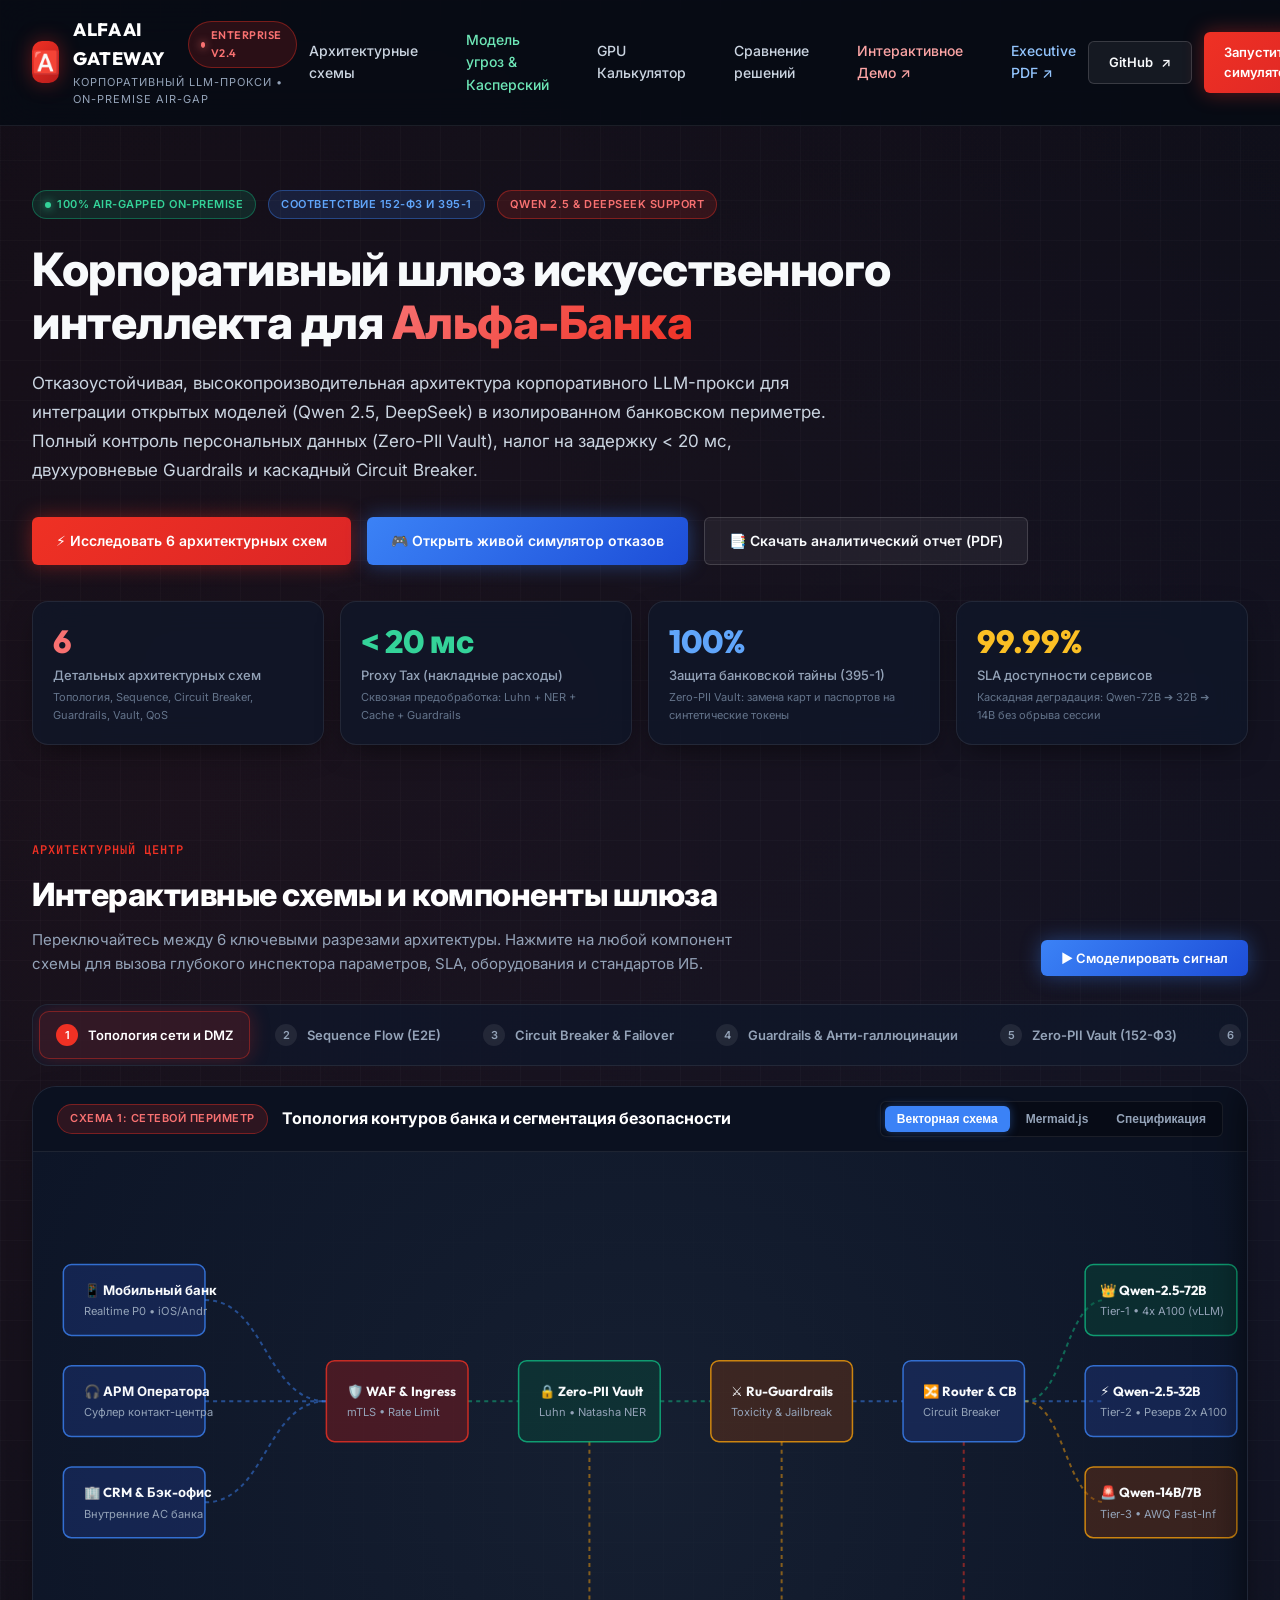
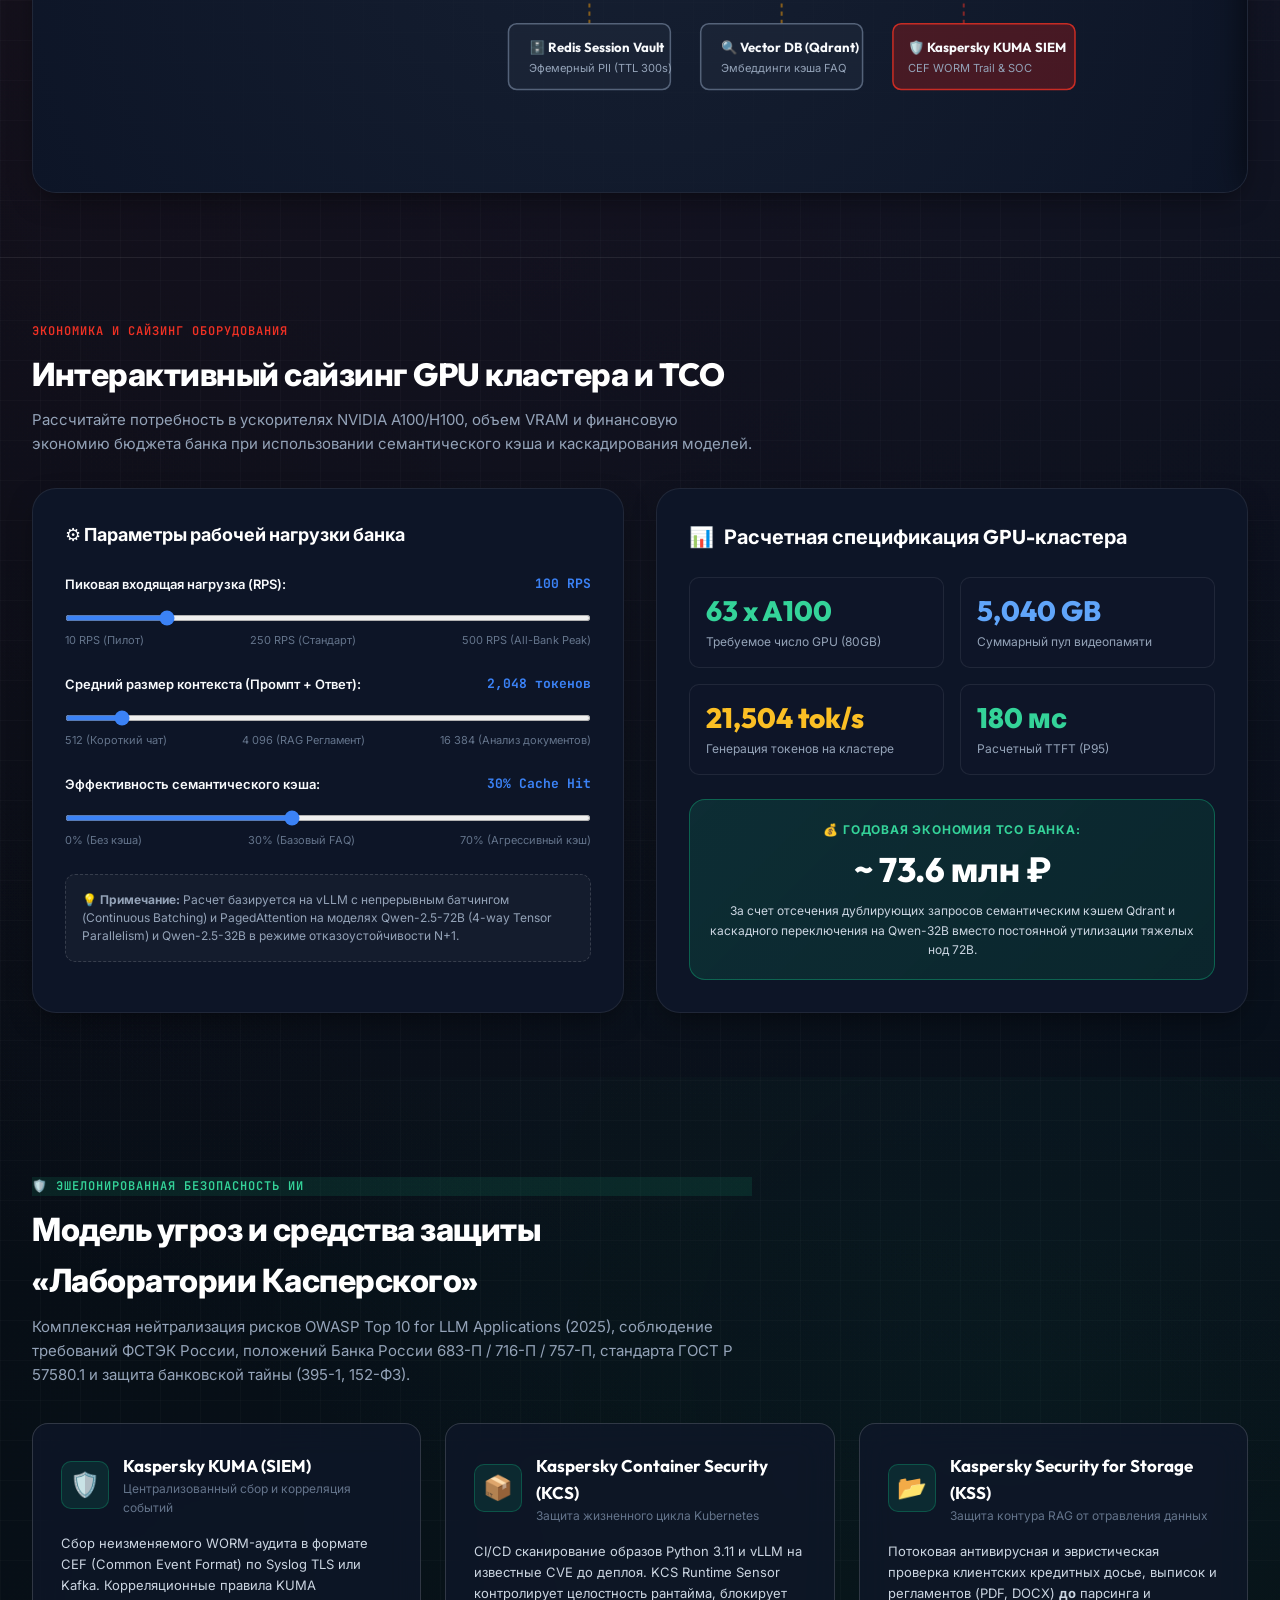
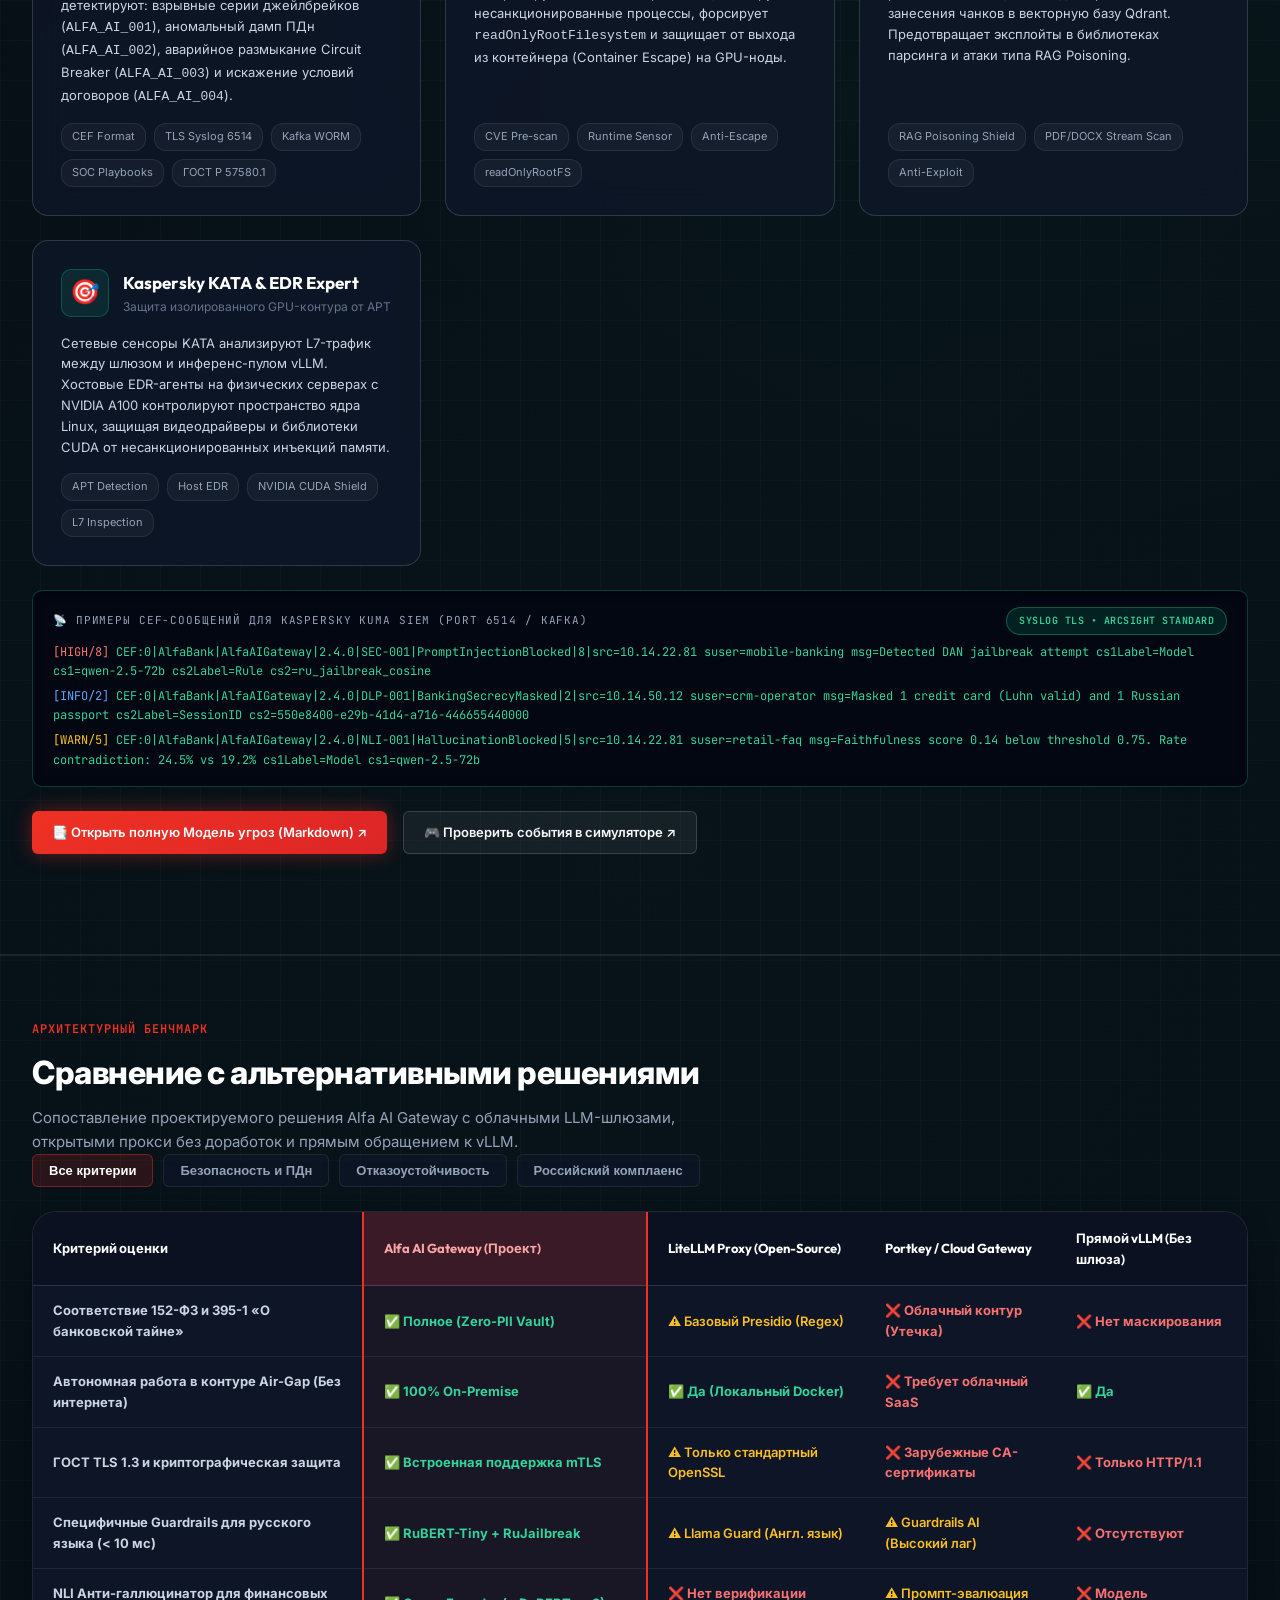
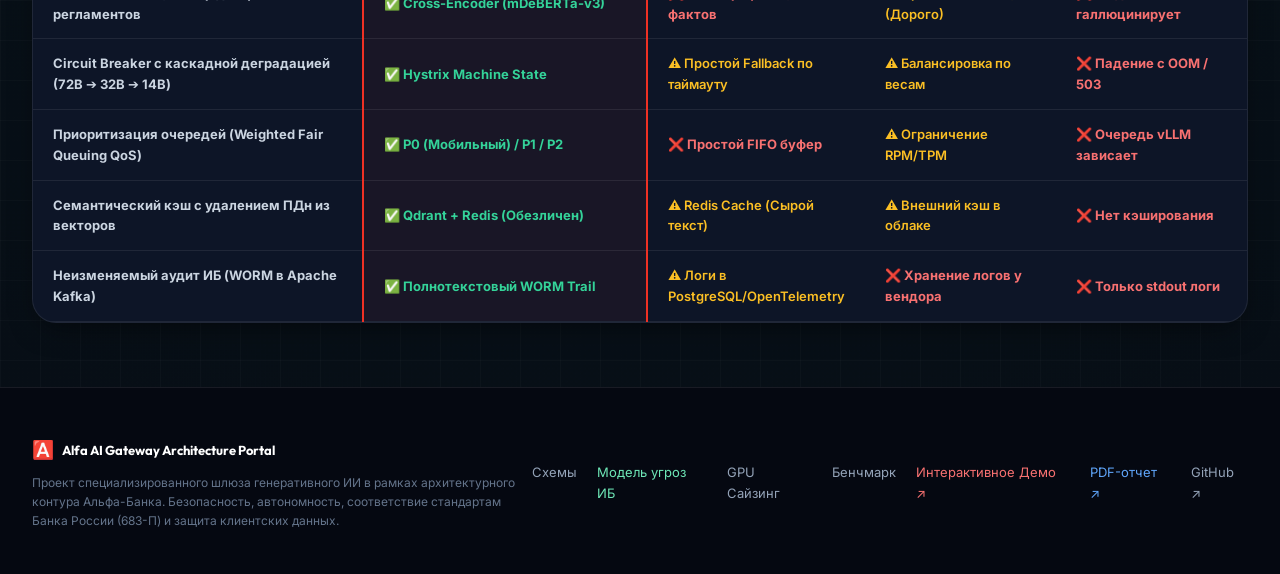
==== commit aecce57e: "feat(security): add Threat Model and Kaspersky Lab ecosystem integration (KUMA, KCS, KSS, KATA, EDR)" ====
--- a/html/index.html
+++ b/html/index.html
@@ -24,6 +24,7 @@
 
       <nav class="header-nav">
         <a href="#schematics" class="nav-link">Архитектурные схемы</a>
+        <a href="#threat-model" class="nav-link" style="color: #6ee7b7;">Модель угроз &amp; Касперский</a>
         <a href="#calculator" class="nav-link">GPU Калькулятор</a>
         <a href="#matrix" class="nav-link">Сравнение решений</a>
         <a href="../demo/index.html" class="nav-link" style="color: #fca5a5;">Интерактивное Демо ↗</a>
@@ -334,7 +335,127 @@
   </section>
 
   <!-- =========================================================================
-       5. COMPETITIVE COMPARISON MATRIX
+       5. THREAT MODEL & KASPERSKY LAB ECOSYSTEM
+       ========================================================================= -->
+  <section class="threat-section" id="threat-model">
+    <div class="container">
+      <div class="section-title-wrap">
+        <span class="section-tag" style="background: rgba(16, 185, 129, 0.12); color: #34d399; border-color: rgba(16, 185, 129, 0.3);">
+          🛡️ Эшелонированная безопасность ИИ
+        </span>
+        <h2 class="section-title">Модель угроз и средства защиты «Лаборатории Касперского»</h2>
+        <p class="section-desc">
+          Комплексная нейтрализация рисков OWASP Top 10 for LLM Applications (2025), соблюдение требований ФСТЭК России, положений Банка России 683-П / 716-П / 757-П, стандарта ГОСТ Р 57580.1 и защита банковской тайны (395-1, 152-ФЗ).
+        </p>
+      </div>
+
+      <!-- Сетка решений Лаборатории Касперского -->
+      <div class="kaspersky-grid">
+        <!-- Карточка 1: KUMA SIEM -->
+        <div class="kaspersky-card">
+          <div class="kaspersky-header">
+            <div class="kaspersky-icon">🛡️</div>
+            <div>
+              <div class="kaspersky-title">Kaspersky KUMA (SIEM)</div>
+              <div class="kaspersky-sub">Централизованный сбор и корреляция событий</div>
+            </div>
+          </div>
+          <p class="kaspersky-body">
+            Сбор неизменяемого WORM-аудита в формате CEF (Common Event Format) по Syslog TLS или Kafka. Корреляционные правила KUMA детектируют: взрывные серии джейлбрейков (<code>ALFA_AI_001</code>), аномальный дамп ПДн (<code>ALFA_AI_002</code>), аварийное размыкание Circuit Breaker (<code>ALFA_AI_003</code>) и искажение условий договоров (<code>ALFA_AI_004</code>).
+          </p>
+          <div class="kaspersky-tags">
+            <span class="kaspersky-tag">CEF Format</span>
+            <span class="kaspersky-tag">TLS Syslog 6514</span>
+            <span class="kaspersky-tag">Kafka WORM</span>
+            <span class="kaspersky-tag">SOC Playbooks</span>
+            <span class="kaspersky-tag">ГОСТ Р 57580.1</span>
+          </div>
+        </div>
+
+        <!-- Карточка 2: KCS -->
+        <div class="kaspersky-card">
+          <div class="kaspersky-header">
+            <div class="kaspersky-icon">📦</div>
+            <div>
+              <div class="kaspersky-title">Kaspersky Container Security (KCS)</div>
+              <div class="kaspersky-sub">Защита жизненного цикла Kubernetes</div>
+            </div>
+          </div>
+          <p class="kaspersky-body">
+            CI/CD сканирование образов Python 3.11 и vLLM на известные CVE до деплоя. KCS Runtime Sensor контролирует целостность рантайма, блокирует несанкционированные процессы, форсирует <code>readOnlyRootFilesystem</code> и защищает от выхода из контейнера (Container Escape) на GPU-ноды.
+          </p>
+          <div class="kaspersky-tags">
+            <span class="kaspersky-tag">CVE Pre-scan</span>
+            <span class="kaspersky-tag">Runtime Sensor</span>
+            <span class="kaspersky-tag">Anti-Escape</span>
+            <span class="kaspersky-tag">readOnlyRootFS</span>
+          </div>
+        </div>
+
+        <!-- Карточка 3: KSS -->
+        <div class="kaspersky-card">
+          <div class="kaspersky-header">
+            <div class="kaspersky-icon">📂</div>
+            <div>
+              <div class="kaspersky-title">Kaspersky Security for Storage (KSS)</div>
+              <div class="kaspersky-sub">Защита контура RAG от отравления данных</div>
+            </div>
+          </div>
+          <p class="kaspersky-body">
+            Потоковая антивирусная и эвристическая проверка клиентских кредитных досье, выписок и регламентов (PDF, DOCX) <strong>до</strong> парсинга и занесения чанков в векторную базу Qdrant. Предотвращает эксплойты в библиотеках парсинга и атаки типа RAG Poisoning.
+          </p>
+          <div class="kaspersky-tags">
+            <span class="kaspersky-tag">RAG Poisoning Shield</span>
+            <span class="kaspersky-tag">PDF/DOCX Stream Scan</span>
+            <span class="kaspersky-tag">Anti-Exploit</span>
+          </div>
+        </div>
+
+        <!-- Карточка 4: KATA / EDR Expert -->
+        <div class="kaspersky-card">
+          <div class="kaspersky-header">
+            <div class="kaspersky-icon">🎯</div>
+            <div>
+              <div class="kaspersky-title">Kaspersky KATA &amp; EDR Expert</div>
+              <div class="kaspersky-sub">Защита изолированного GPU-контура от APT</div>
+            </div>
+          </div>
+          <p class="kaspersky-body">
+            Сетевые сенсоры KATA анализируют L7-трафик между шлюзом и инференс-пулом vLLM. Хостовые EDR-агенты на физических серверах с NVIDIA A100 контролируют пространство ядра Linux, защищая видеодрайверы и библиотеки CUDA от несанкционированных инъекций памяти.
+          </p>
+          <div class="kaspersky-tags">
+            <span class="kaspersky-tag">APT Detection</span>
+            <span class="kaspersky-tag">Host EDR</span>
+            <span class="kaspersky-tag">NVIDIA CUDA Shield</span>
+            <span class="kaspersky-tag">L7 Inspection</span>
+          </div>
+        </div>
+      </div>
+
+      <!-- Интерактивный предпросмотр CEF-событий KUMA -->
+      <div class="cef-box">
+        <div class="cef-title">
+          <span>📡 ПРИМЕРЫ CEF-СООБЩЕНИЙ ДЛЯ KASPERSKY KUMA SIEM (PORT 6514 / KAFKA)</span>
+          <span class="badge badge-green" style="font-size: 10px;">Syslog TLS • ArcSight Standard</span>
+        </div>
+        <div><span style="color: #f87171;">[HIGH/8]</span> CEF:0|AlfaBank|AlfaAIGateway|2.4.0|SEC-001|PromptInjectionBlocked|8|src=10.14.22.81 suser=mobile-banking msg=Detected DAN jailbreak attempt cs1Label=Model cs1=qwen-2.5-72b cs2Label=Rule cs2=ru_jailbreak_cosine</div>
+        <div style="margin-top: 6px;"><span style="color: #60a5fa;">[INFO/2]</span> CEF:0|AlfaBank|AlfaAIGateway|2.4.0|DLP-001|BankingSecrecyMasked|2|src=10.14.50.12 suser=crm-operator msg=Masked 1 credit card (Luhn valid) and 1 Russian passport cs2Label=SessionID cs2=550e8400-e29b-41d4-a716-446655440000</div>
+        <div style="margin-top: 6px;"><span style="color: #fbbf24;">[WARN/5]</span> CEF:0|AlfaBank|AlfaAIGateway|2.4.0|NLI-001|HallucinationBlocked|5|src=10.14.22.81 suser=retail-faq msg=Faithfulness score 0.14 below threshold 0.75. Rate contradiction: 24.5% vs 19.2% cs1Label=Model cs1=qwen-2.5-72b</div>
+      </div>
+
+      <div style="margin-top: 24px; display: flex; gap: 16px; flex-wrap: wrap;">
+        <a href="../docs/THREAT_MODEL_AND_KASPERSKY_INTEGRATION.md" class="btn btn-primary" style="padding: 10px 20px; font-size: 13px;">
+          <span>📑 Открыть полную Модель угроз (Markdown) ↗</span>
+        </a>
+        <a href="../demo/index.html" class="btn btn-secondary" style="padding: 10px 20px; font-size: 13px;">
+          <span>🎮 Проверить события в симуляторе ↗</span>
+        </a>
+      </div>
+    </div>
+  </section>
+
+  <!-- =========================================================================
+       6. COMPETITIVE COMPARISON MATRIX
        ========================================================================= -->
   <section class="matrix-section" id="matrix">
     <div class="container">
@@ -453,6 +574,7 @@
 
       <div class="footer-links">
         <a href="#schematics" class="footer-link">Схемы</a>
+        <a href="#threat-model" class="footer-link" style="color: #6ee7b7;">Модель угроз ИБ</a>
         <a href="#calculator" class="footer-link">GPU Сайзинг</a>
         <a href="#matrix" class="footer-link">Бенчмарк</a>
         <a href="../demo/index.html" class="footer-link" style="color: #f87171;">Интерактивное Демо ↗</a>
--- a/html/style.css
+++ b/html/style.css
@@ -992,6 +992,141 @@
 }
 
 /* =========================================================================
+   THREAT MODEL & KASPERSKY ECOSYSTEM SECTION
+   ========================================================================= */
+
+.threat-section {
+  padding: 100px 0;
+  border-bottom: 1px solid var(--border-subtle);
+  position: relative;
+  background: radial-gradient(circle at 80% 20%, rgba(16, 185, 129, 0.05) 0%, transparent 50%);
+}
+
+.kaspersky-grid {
+  display: grid;
+  grid-template-columns: repeat(auto-fit, minmax(320px, 1fr));
+  gap: 24px;
+  margin-top: 36px;
+}
+
+.kaspersky-card {
+  background: var(--bg-card);
+  border: 1px solid var(--border-medium);
+  border-radius: var(--radius-lg);
+  padding: 28px;
+  backdrop-filter: blur(16px);
+  -webkit-backdrop-filter: blur(16px);
+  transition: var(--transition);
+  display: flex;
+  flex-direction: column;
+  position: relative;
+  overflow: hidden;
+}
+
+.kaspersky-card::before {
+  content: '';
+  position: absolute;
+  top: 0;
+  left: 0;
+  right: 0;
+  height: 3px;
+  background: linear-gradient(90deg, #10b981, #06b6d4);
+  opacity: 0;
+  transition: var(--transition);
+}
+
+.kaspersky-card:hover {
+  transform: translateY(-4px);
+  border-color: rgba(16, 185, 129, 0.5);
+  box-shadow: 0 16px 36px -10px rgba(16, 185, 129, 0.2);
+}
+
+.kaspersky-card:hover::before {
+  opacity: 1;
+}
+
+.kaspersky-header {
+  display: flex;
+  align-items: center;
+  gap: 14px;
+  margin-bottom: 16px;
+}
+
+.kaspersky-icon {
+  width: 48px;
+  height: 48px;
+  border-radius: var(--radius-md);
+  background: rgba(16, 185, 129, 0.12);
+  border: 1px solid rgba(16, 185, 129, 0.3);
+  display: flex;
+  align-items: center;
+  justify-content: center;
+  font-size: 24px;
+  flex-shrink: 0;
+}
+
+.kaspersky-title {
+  font-family: var(--font-display);
+  font-size: 17px;
+  font-weight: 700;
+  color: #fff;
+}
+
+.kaspersky-sub {
+  font-size: 12px;
+  color: var(--text-dim);
+}
+
+.kaspersky-body {
+  font-size: 13px;
+  color: var(--text-secondary);
+  line-height: 1.6;
+  margin-bottom: 16px;
+  flex: 1;
+}
+
+.kaspersky-tags {
+  display: flex;
+  flex-wrap: wrap;
+  gap: 8px;
+  margin-top: auto;
+}
+
+.kaspersky-tag {
+  font-size: 11px;
+  padding: 4px 10px;
+  border-radius: 12px;
+  background: rgba(255, 255, 255, 0.04);
+  border: 1px solid var(--border-subtle);
+  color: var(--text-muted);
+}
+
+.cef-box {
+  background: #030712;
+  border: 1px solid rgba(16, 185, 129, 0.3);
+  border-radius: var(--radius-md);
+  padding: 16px 20px;
+  font-family: var(--font-mono);
+  font-size: 12px;
+  color: #34d399;
+  line-height: 1.6;
+  overflow-x: auto;
+  margin-top: 24px;
+  box-shadow: inset 0 2px 10px rgba(0, 0, 0, 0.5);
+}
+
+.cef-title {
+  font-size: 11px;
+  text-transform: uppercase;
+  letter-spacing: 0.08em;
+  color: #94a3b8;
+  margin-bottom: 8px;
+  display: flex;
+  align-items: center;
+  justify-content: space-between;
+}
+
+/* =========================================================================
    FOOTER
    ========================================================================= */
 
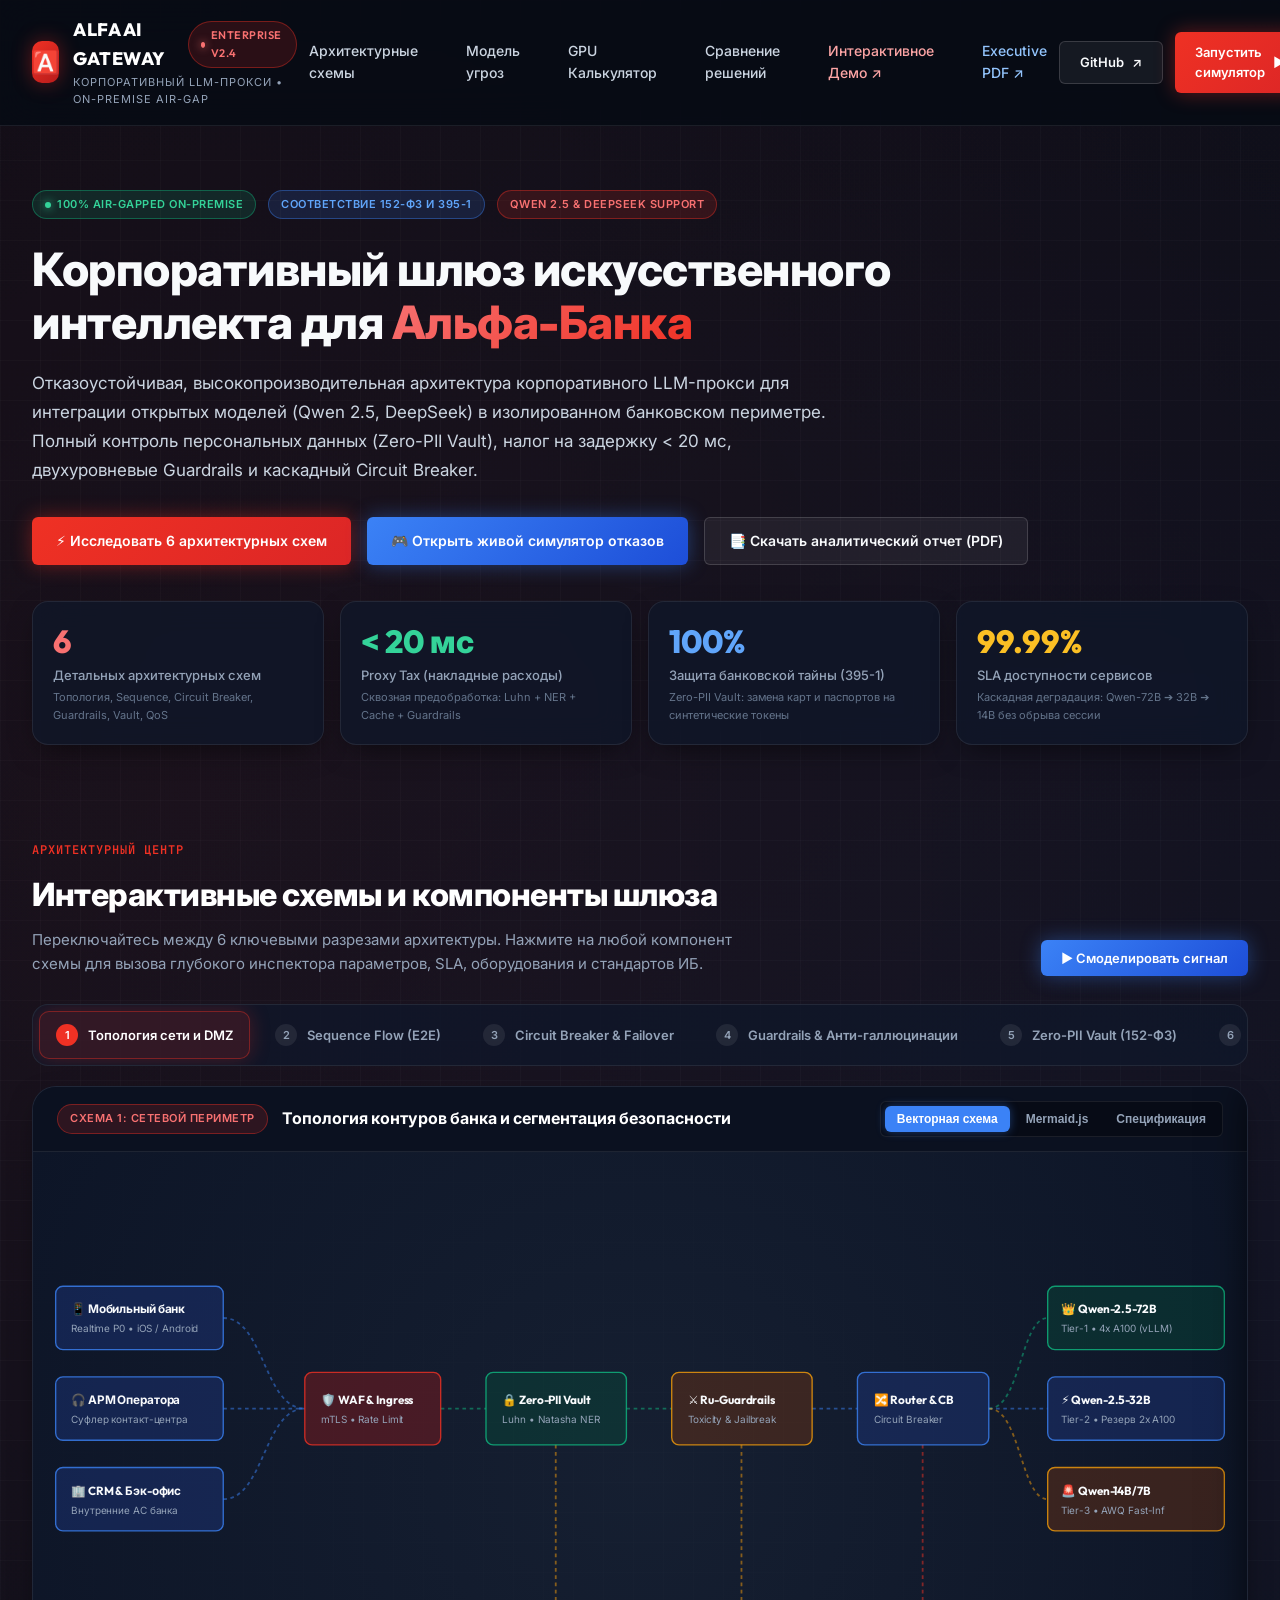
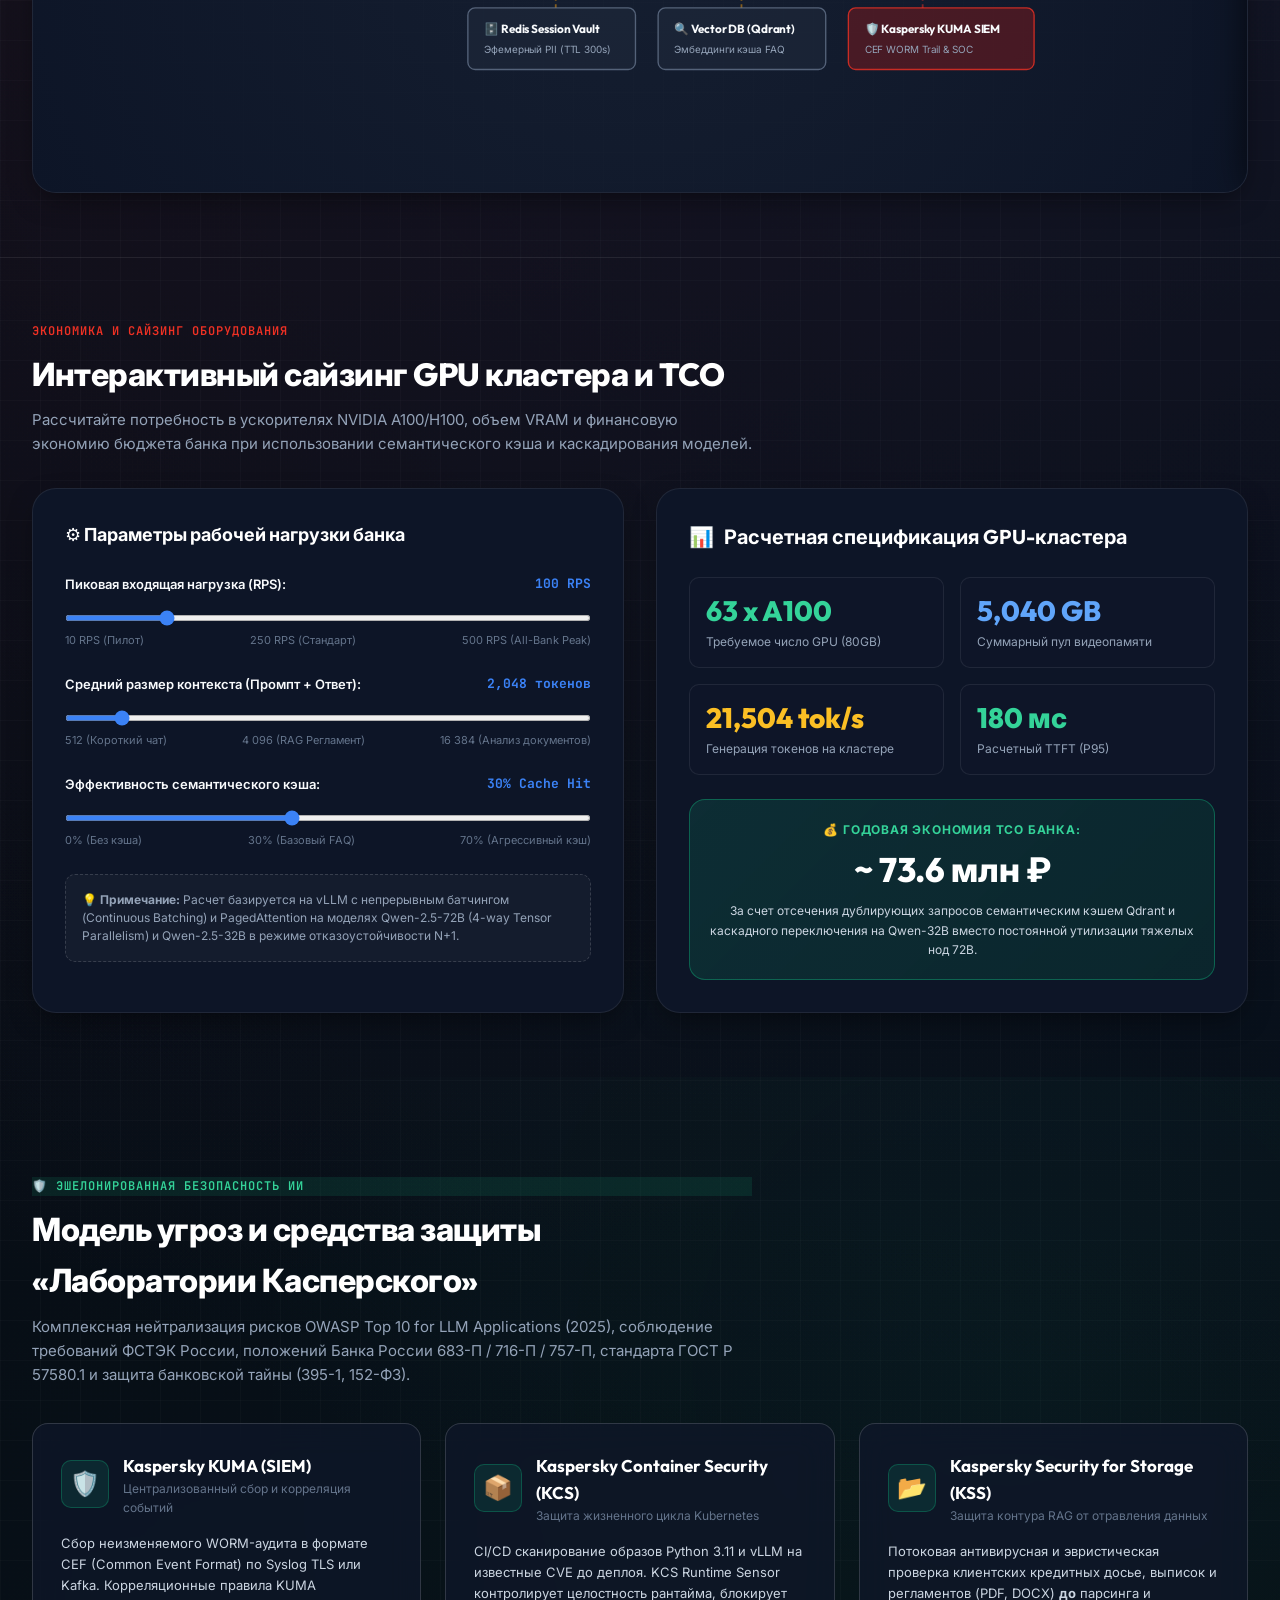
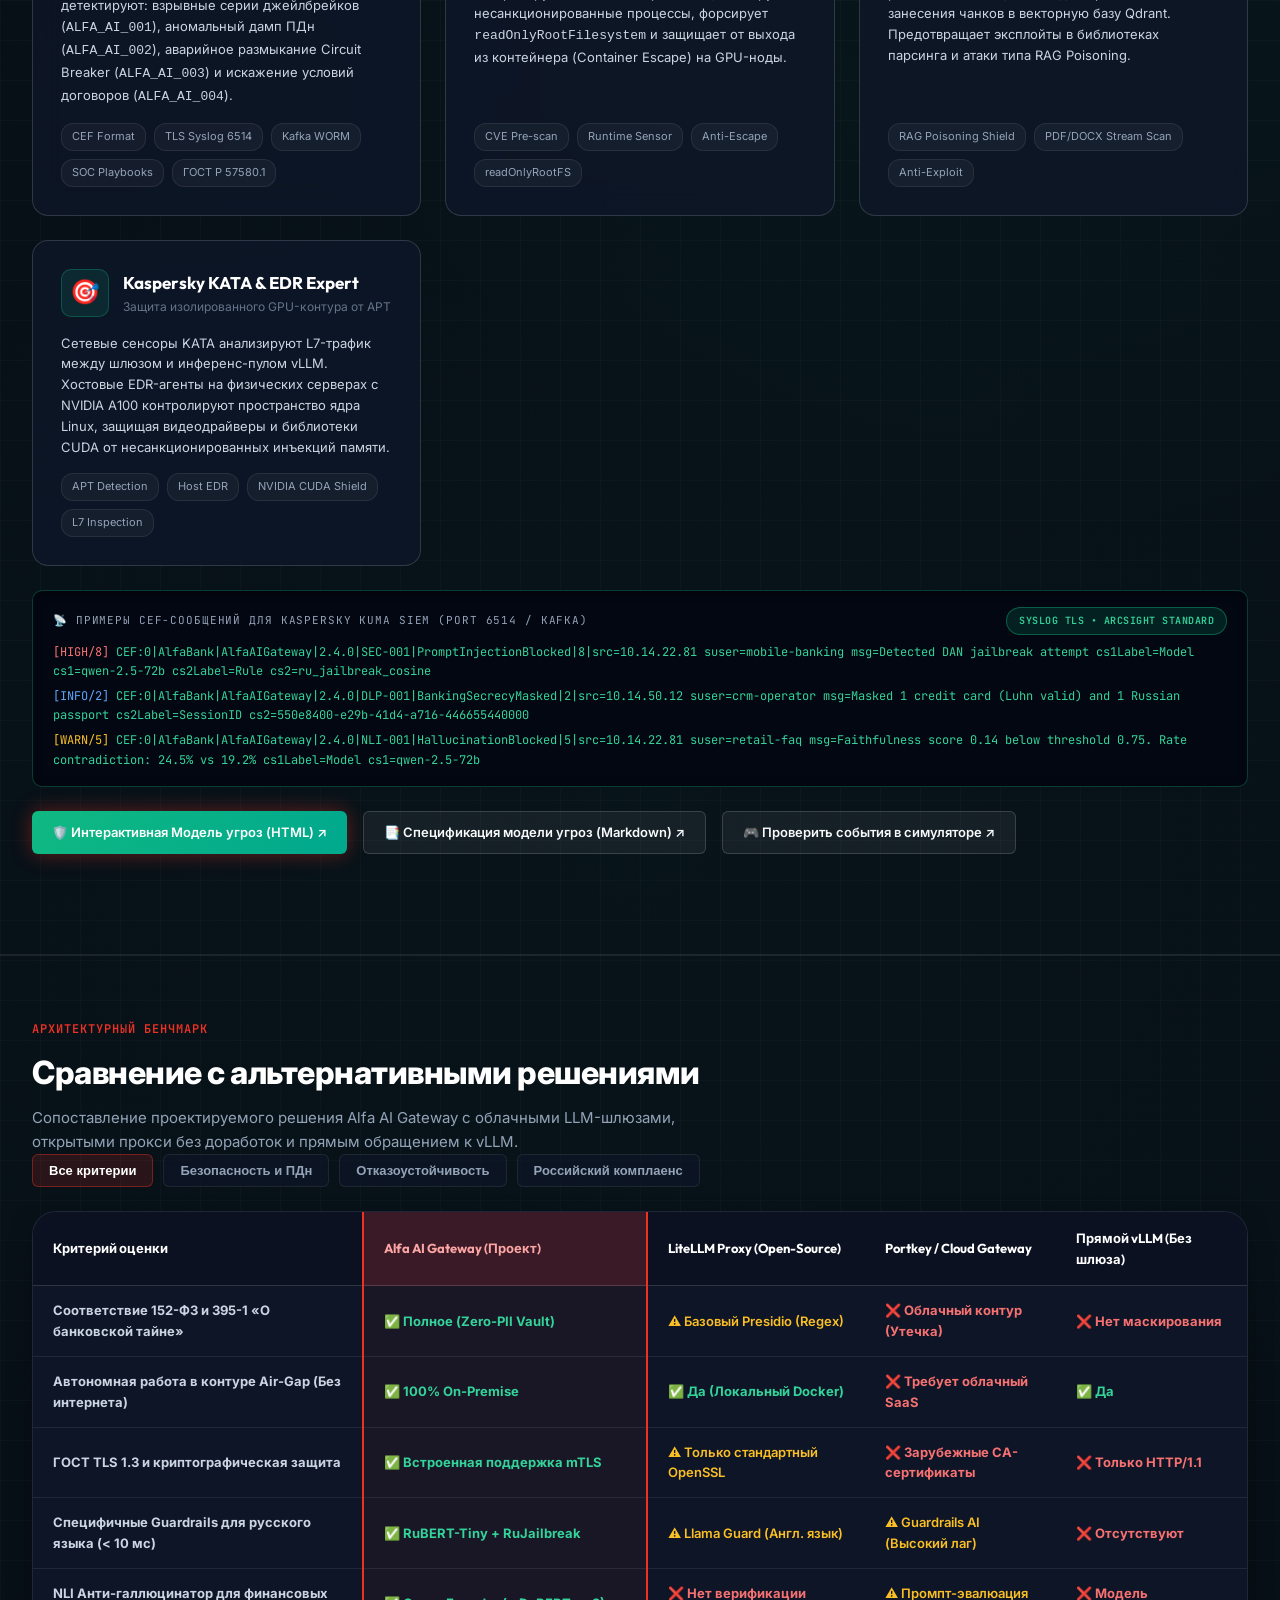
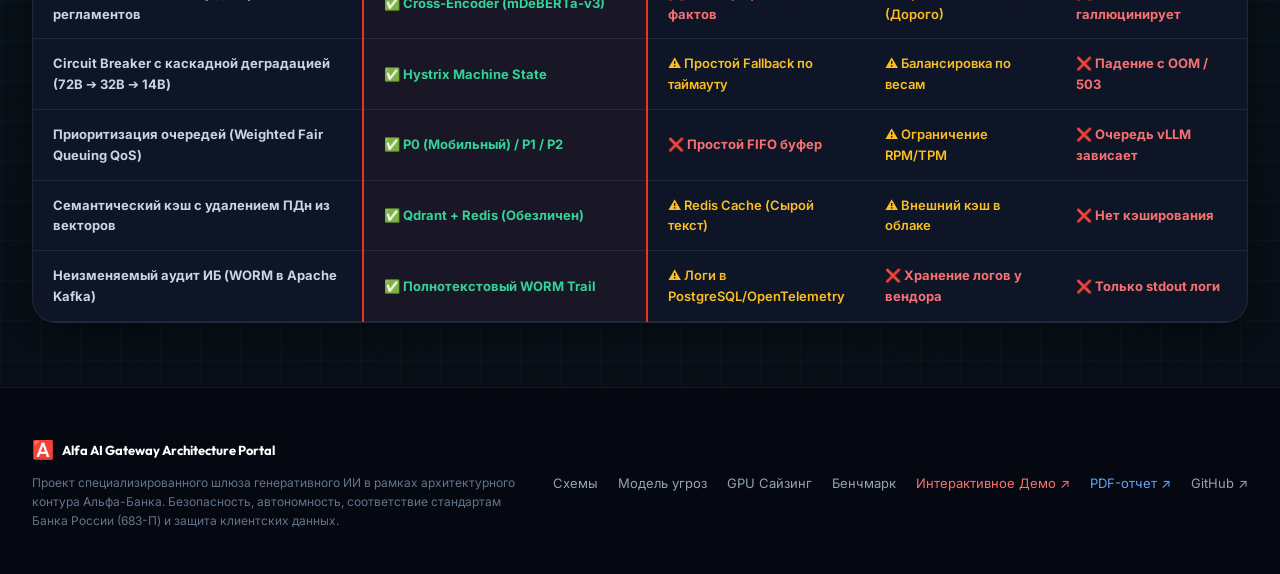
==== commit dbf4b73f: "feat(security): add interactive threat model HTML, fix label overflows, and update navigation" ====
--- a/html/index.html
+++ b/html/index.html
@@ -24,7 +24,7 @@
 
       <nav class="header-nav">
         <a href="#schematics" class="nav-link">Архитектурные схемы</a>
-        <a href="#threat-model" class="nav-link" style="color: #6ee7b7;">Модель угроз &amp; Касперский</a>
+        <a href="#threat-model" class="nav-link">Модель угроз</a>
         <a href="#calculator" class="nav-link">GPU Калькулятор</a>
         <a href="#matrix" class="nav-link">Сравнение решений</a>
         <a href="../demo/index.html" class="nav-link" style="color: #fca5a5;">Интерактивное Демо ↗</a>
@@ -444,8 +444,11 @@
       </div>
 
       <div style="margin-top: 24px; display: flex; gap: 16px; flex-wrap: wrap;">
-        <a href="../docs/THREAT_MODEL_AND_KASPERSKY_INTEGRATION.md" class="btn btn-primary" style="padding: 10px 20px; font-size: 13px;">
-          <span>📑 Открыть полную Модель угроз (Markdown) ↗</span>
+        <a href="../docs/threat_model.html" class="btn btn-primary" style="padding: 10px 20px; font-size: 13px; background: linear-gradient(135deg, #10b981 0%, #00a88e 100%); border-color: #34d399;">
+          <span>🛡️ Интерактивная Модель угроз (HTML) ↗</span>
+        </a>
+        <a href="../docs/THREAT_MODEL_AND_KASPERSKY_INTEGRATION.md" class="btn btn-secondary" style="padding: 10px 20px; font-size: 13px;">
+          <span>📑 Спецификация модели угроз (Markdown) ↗</span>
         </a>
         <a href="../demo/index.html" class="btn btn-secondary" style="padding: 10px 20px; font-size: 13px;">
           <span>🎮 Проверить события в симуляторе ↗</span>
@@ -574,7 +577,7 @@
 
       <div class="footer-links">
         <a href="#schematics" class="footer-link">Схемы</a>
-        <a href="#threat-model" class="footer-link" style="color: #6ee7b7;">Модель угроз ИБ</a>
+        <a href="#threat-model" class="footer-link">Модель угроз</a>
         <a href="#calculator" class="footer-link">GPU Сайзинг</a>
         <a href="#matrix" class="footer-link">Бенчмарк</a>
         <a href="../demo/index.html" class="footer-link" style="color: #f87171;">Интерактивное Демо ↗</a>
--- a/html/style.css
+++ b/html/style.css
@@ -605,12 +605,16 @@
   font-family: var(--font-display);
   font-size: 13px;
   font-weight: 700;
+  letter-spacing: -0.01em;
+  user-select: none;
 }
 
 .node-text-sub {
   fill: #94a3b8;
   font-family: var(--font-sans);
   font-size: 11px;
+  letter-spacing: -0.01em;
+  user-select: none;
 }
 
 /* Бегущий световой импульс */
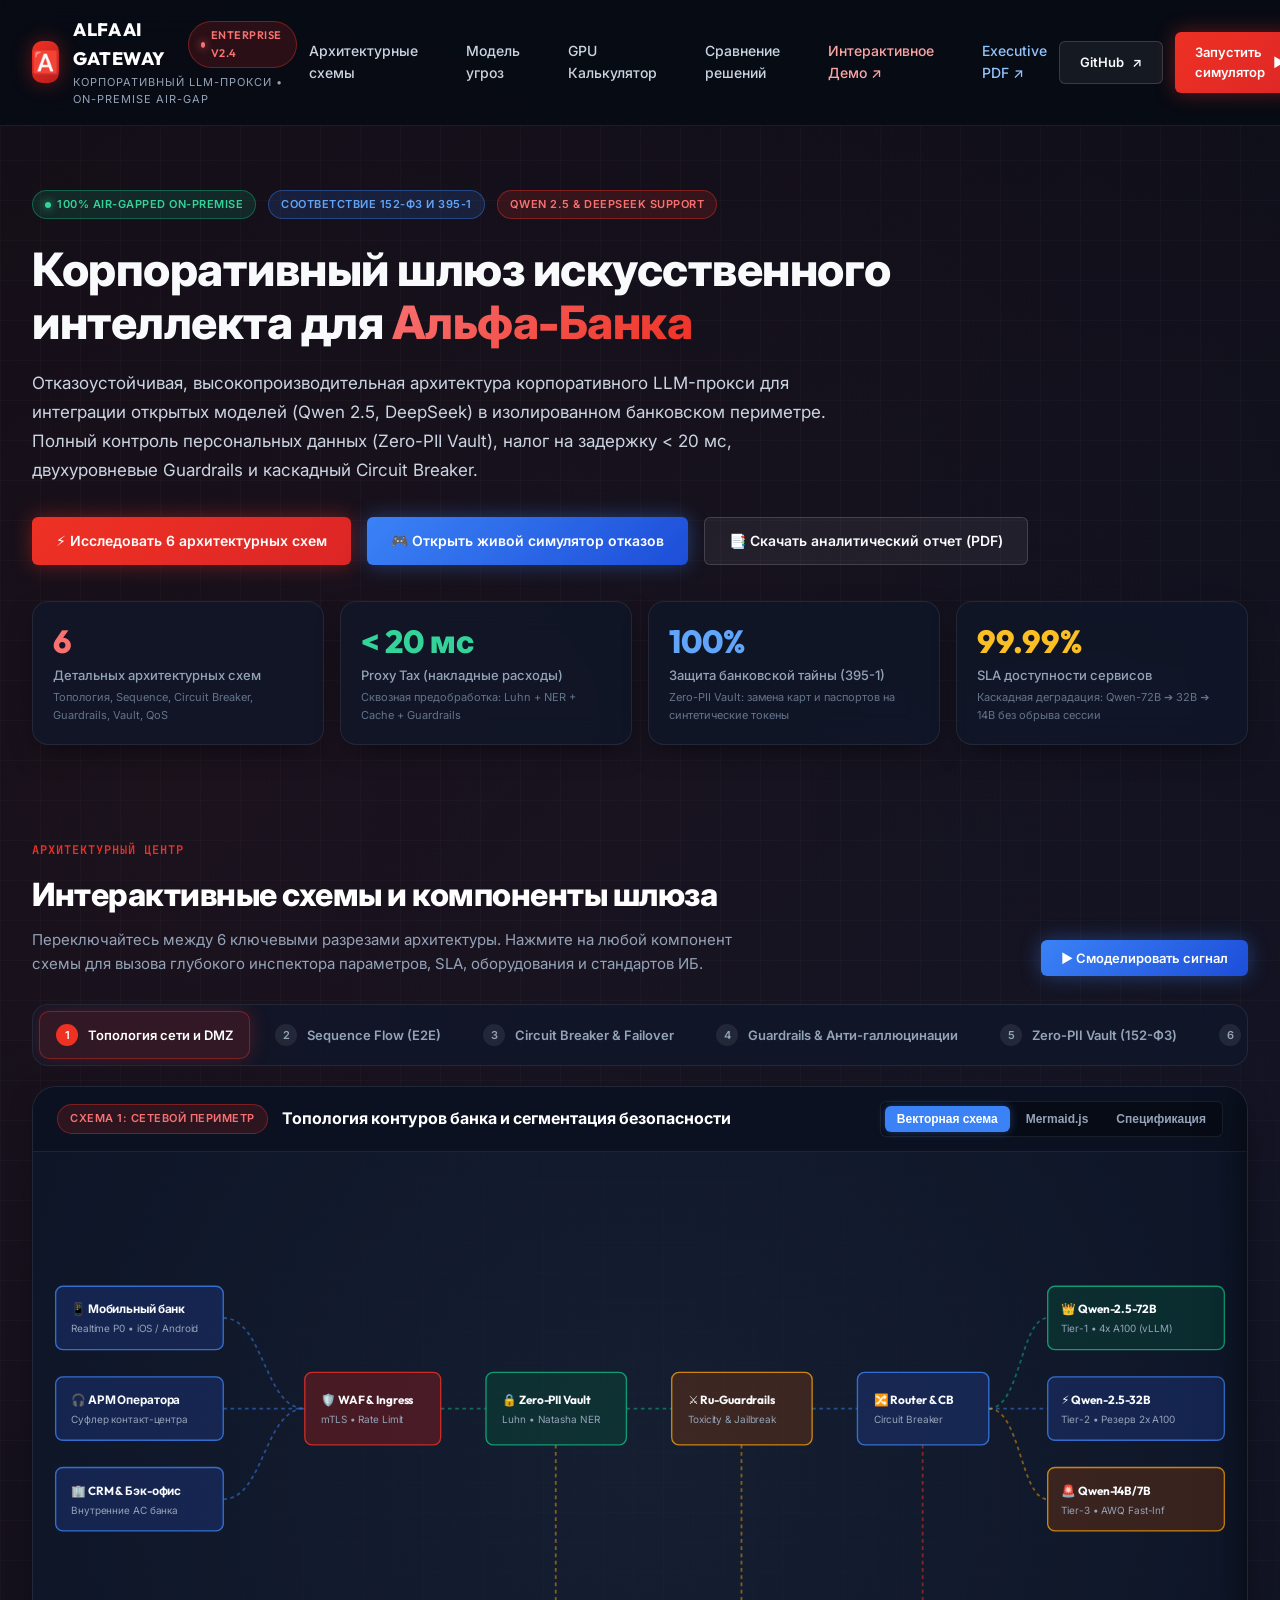
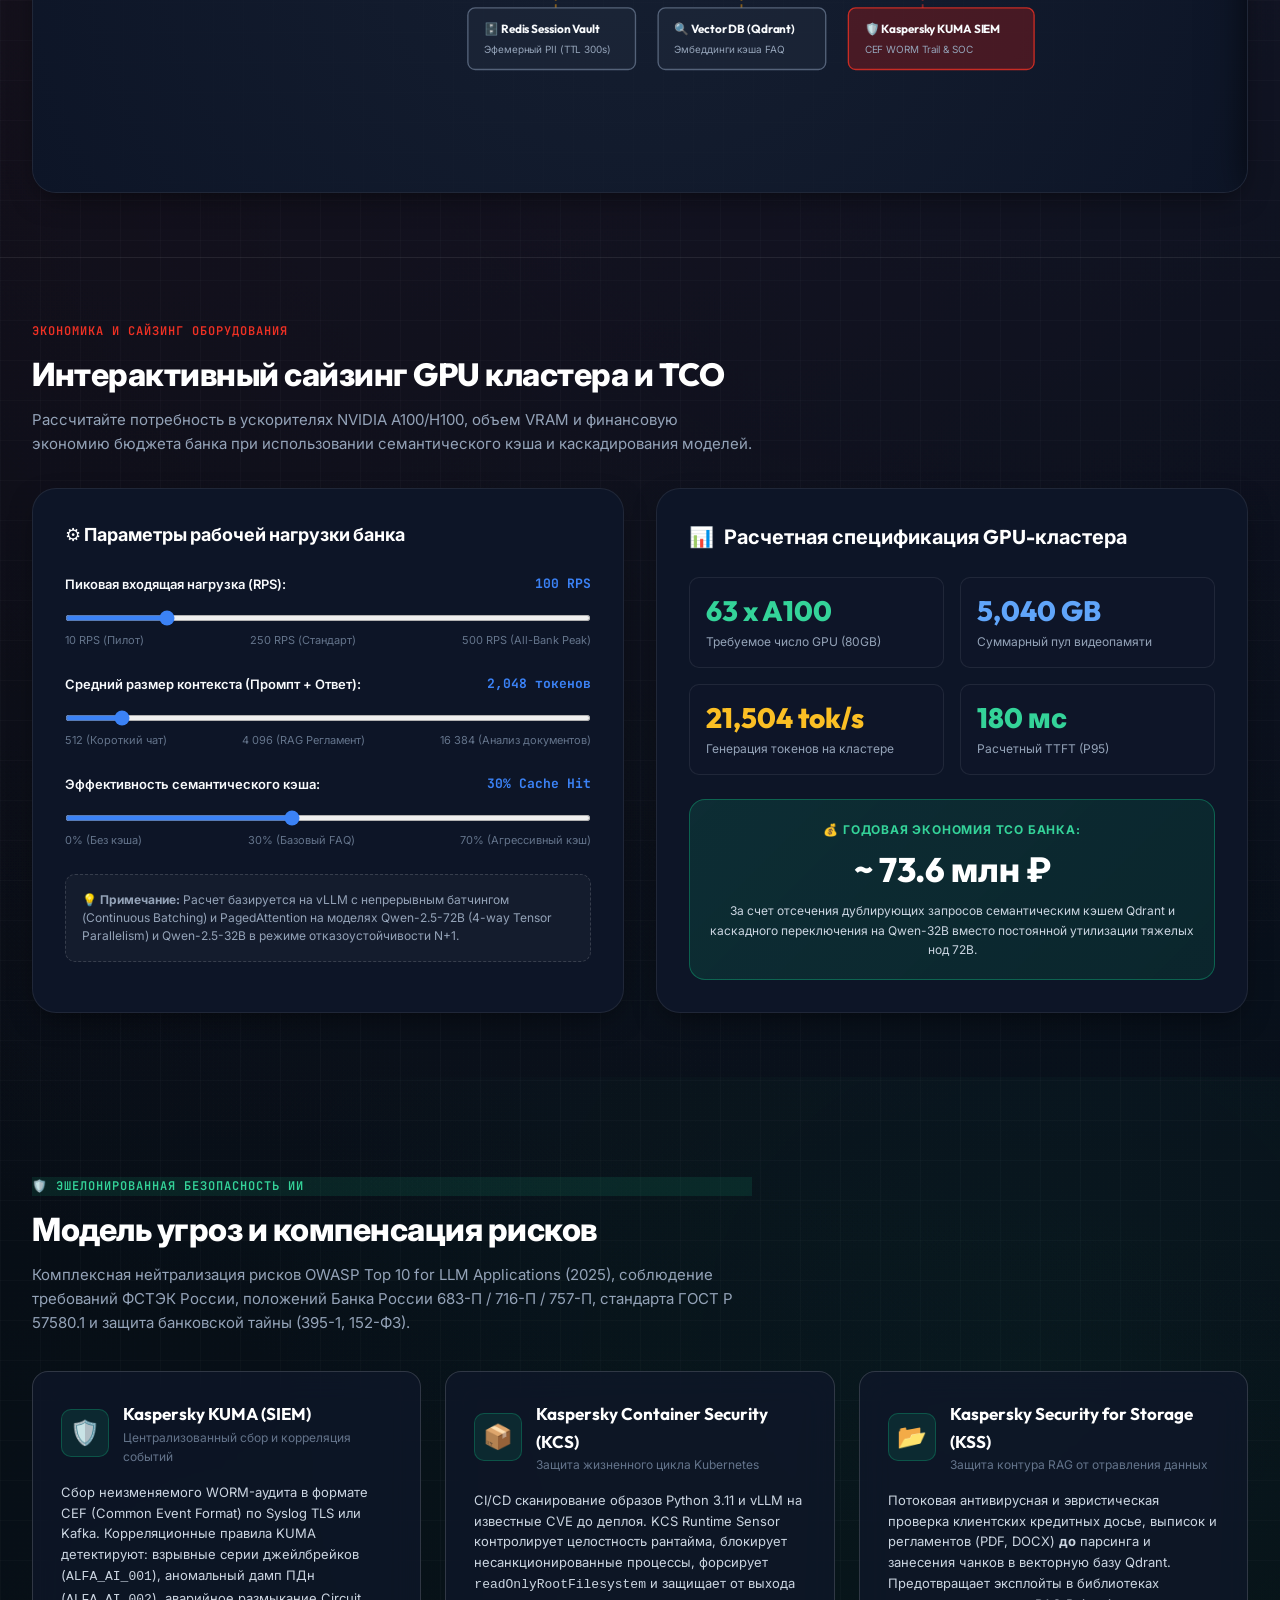
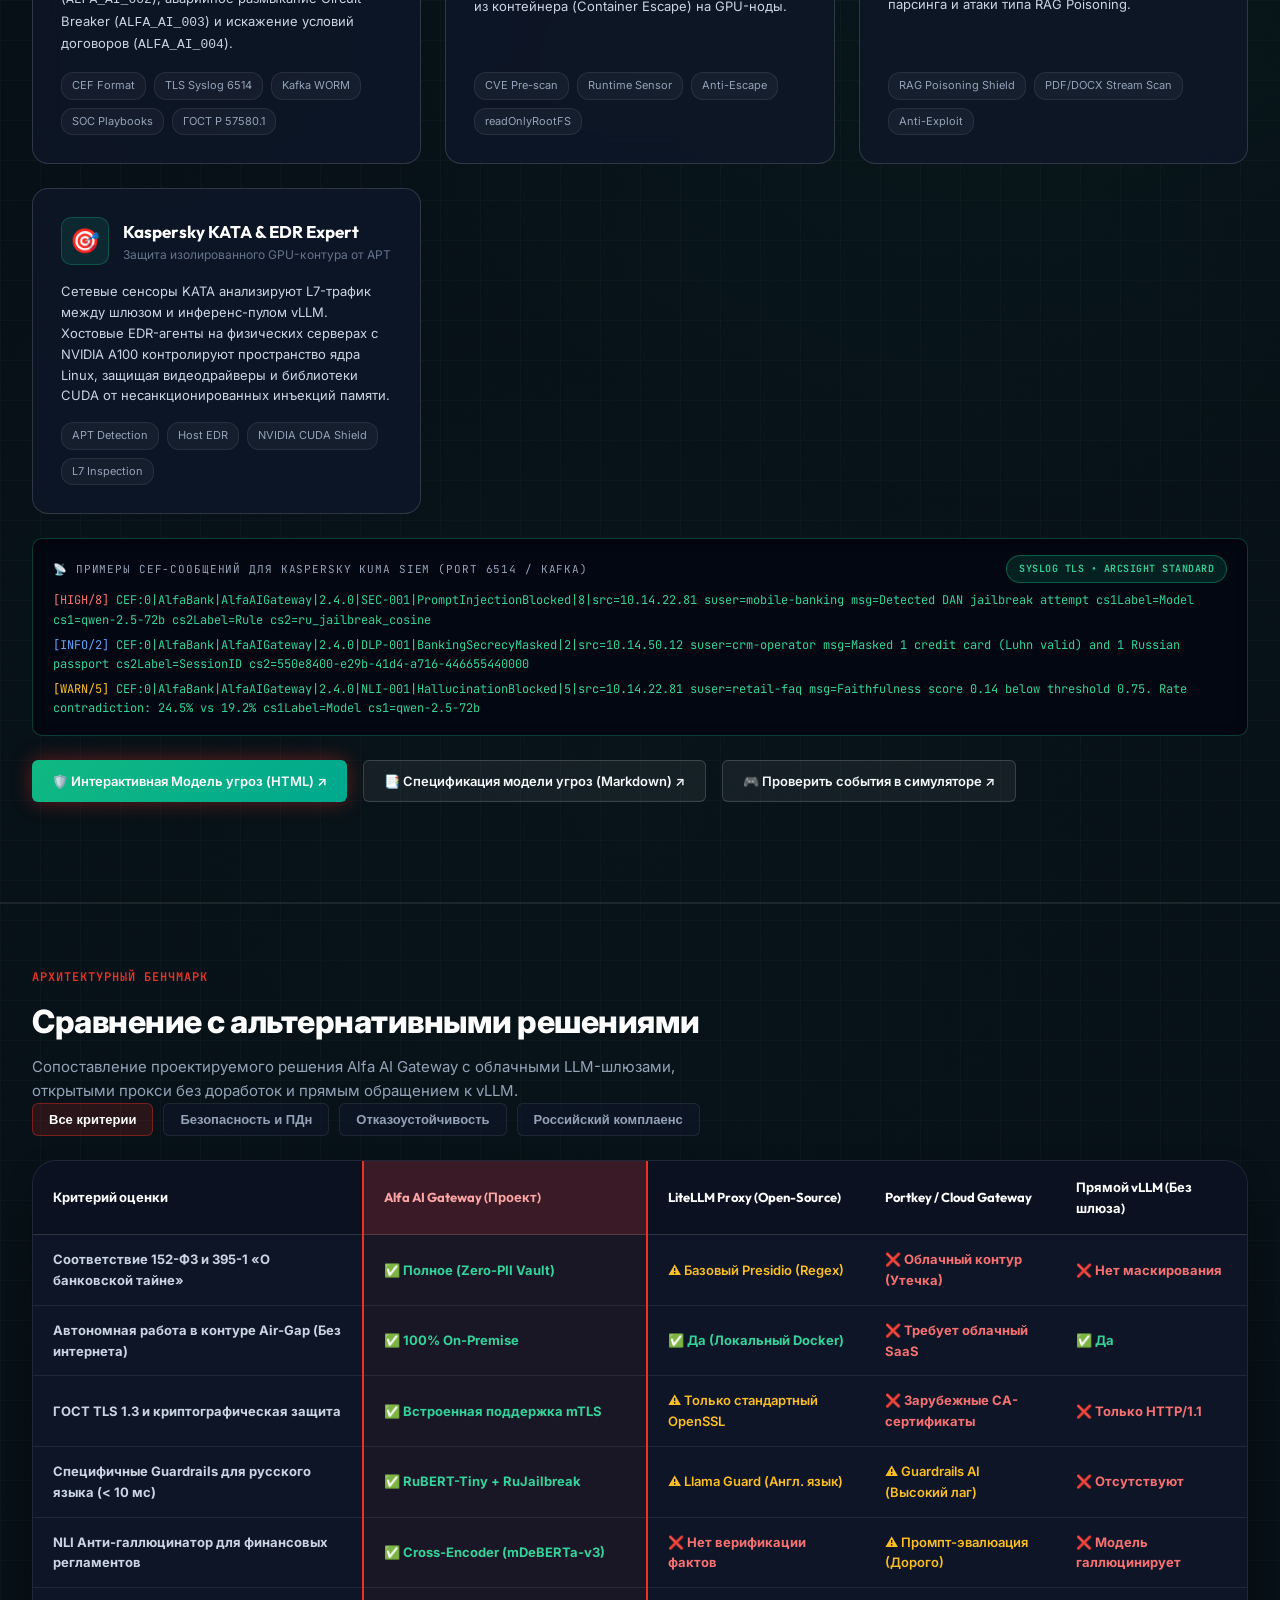
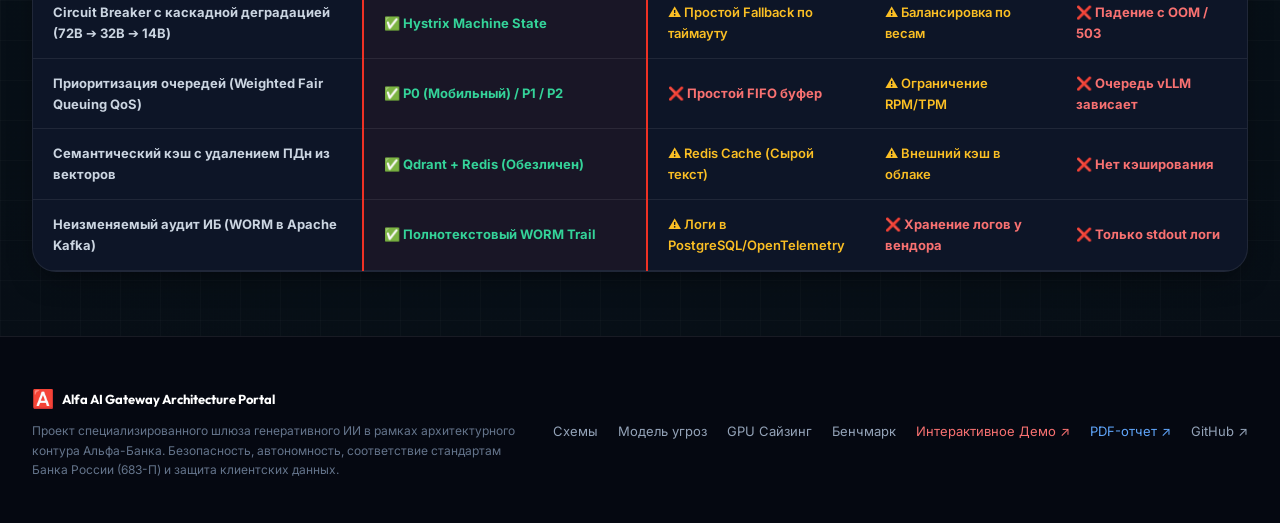
==== commit fb57c4cf: "refactor(threat-model): rename 'Интеграция с Kaspersky' to 'Компенсация угрозы'" ====
--- a/html/index.html
+++ b/html/index.html
@@ -343,7 +343,7 @@
         <span class="section-tag" style="background: rgba(16, 185, 129, 0.12); color: #34d399; border-color: rgba(16, 185, 129, 0.3);">
           🛡️ Эшелонированная безопасность ИИ
         </span>
-        <h2 class="section-title">Модель угроз и средства защиты «Лаборатории Касперского»</h2>
+        <h2 class="section-title">Модель угроз и компенсация рисков</h2>
         <p class="section-desc">
           Комплексная нейтрализация рисков OWASP Top 10 for LLM Applications (2025), соблюдение требований ФСТЭК России, положений Банка России 683-П / 716-П / 757-П, стандарта ГОСТ Р 57580.1 и защита банковской тайны (395-1, 152-ФЗ).
         </p>
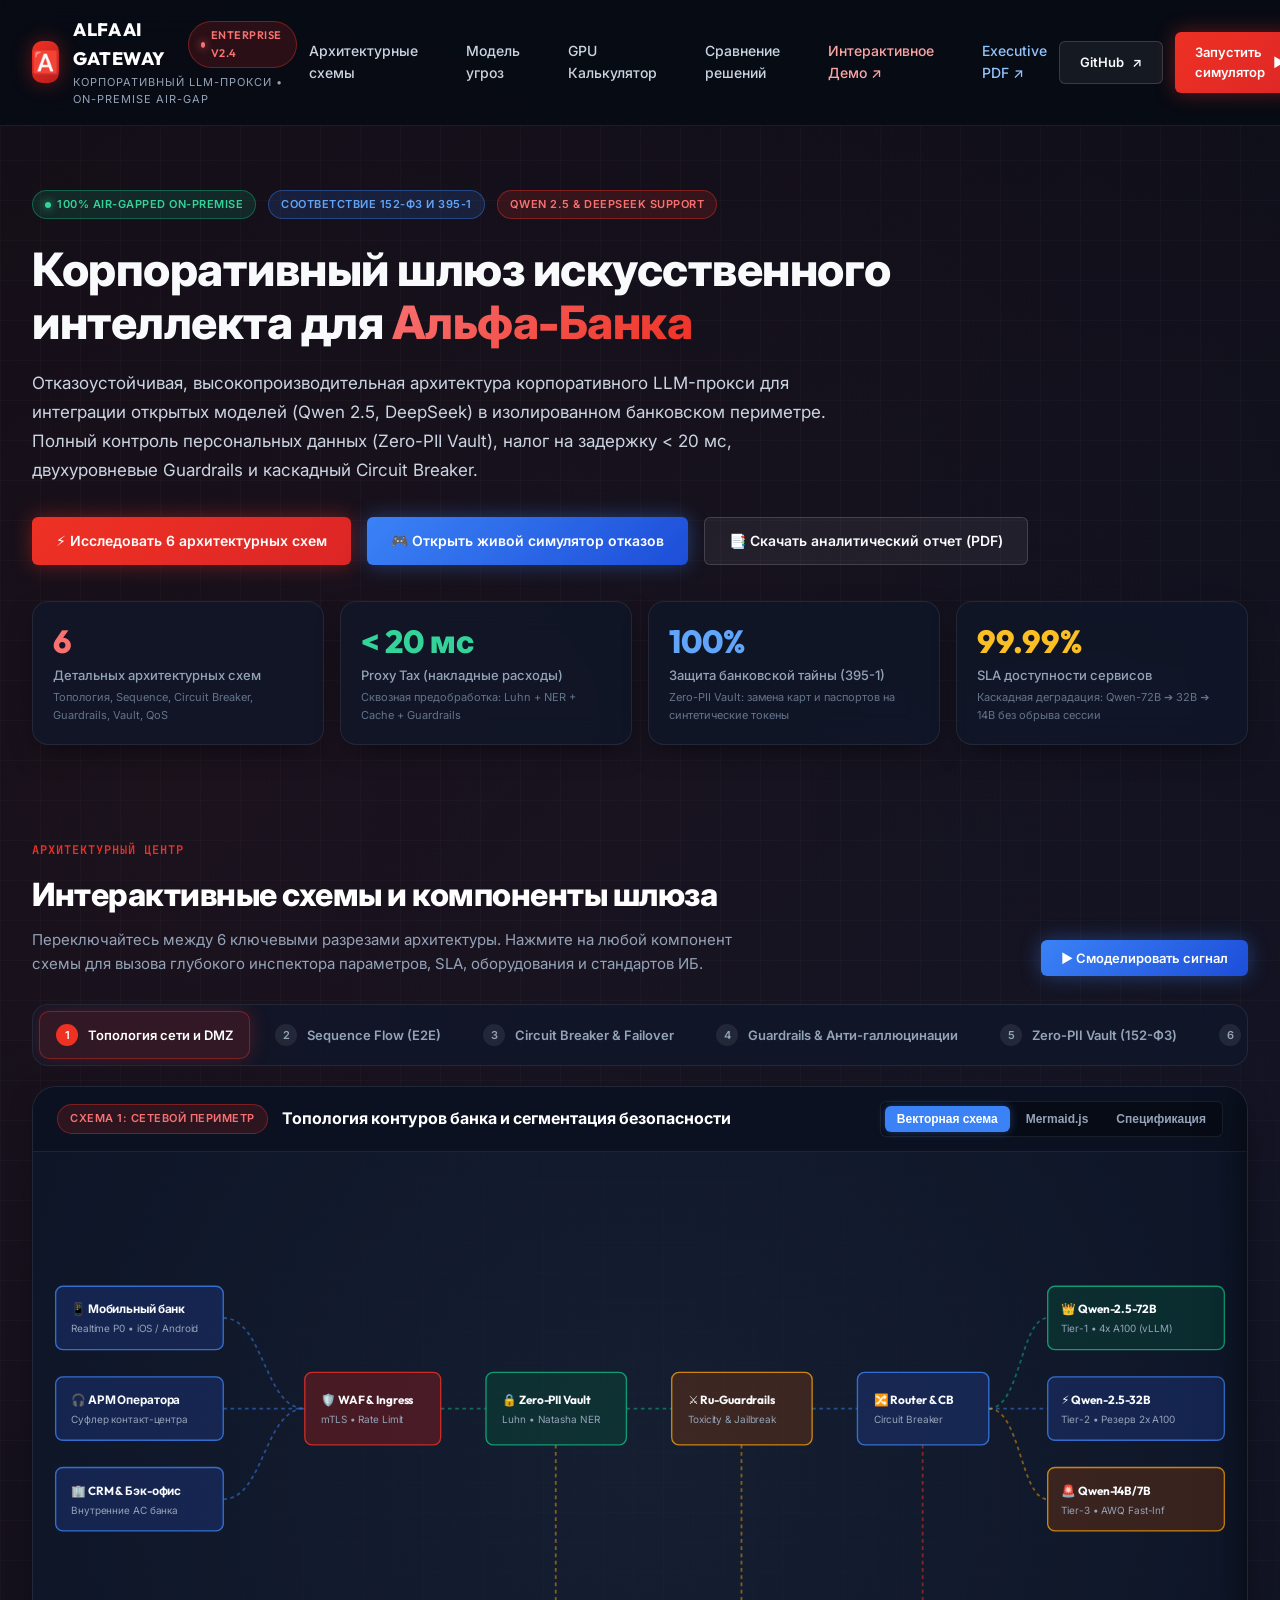
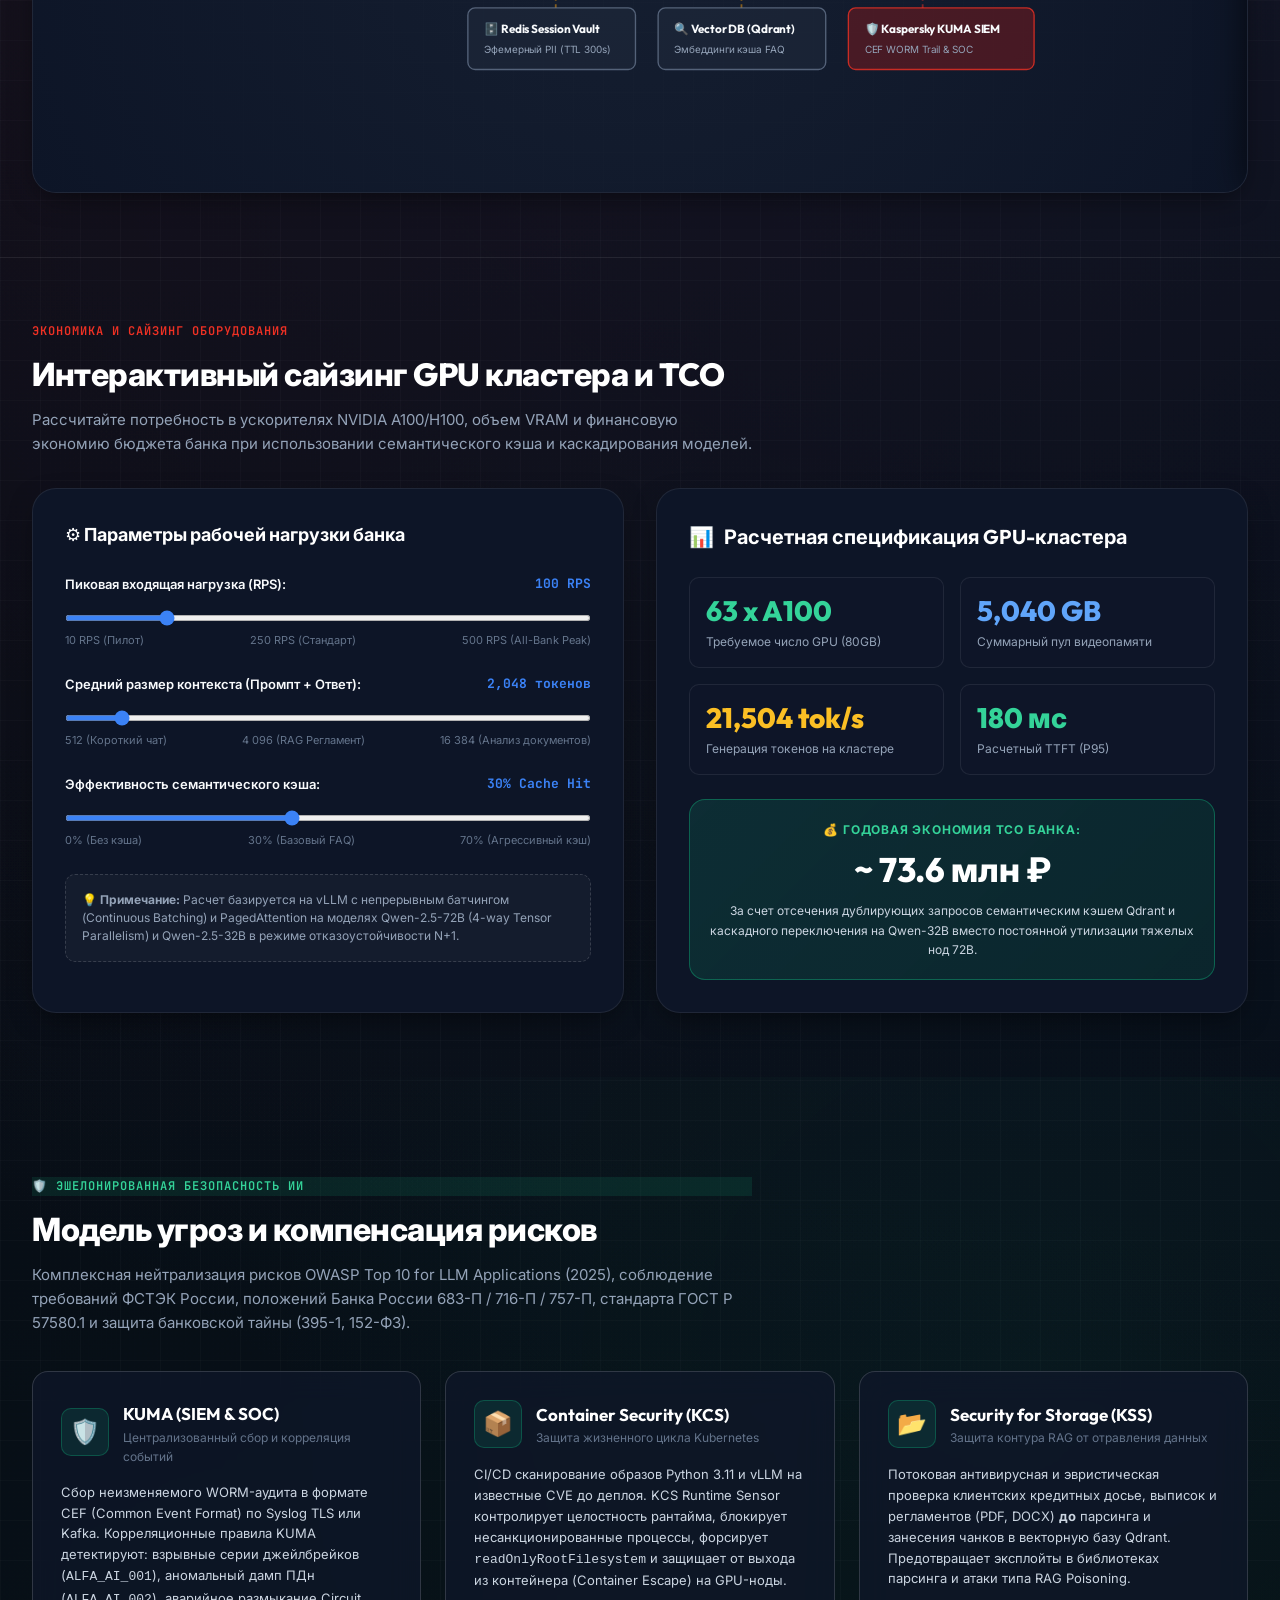
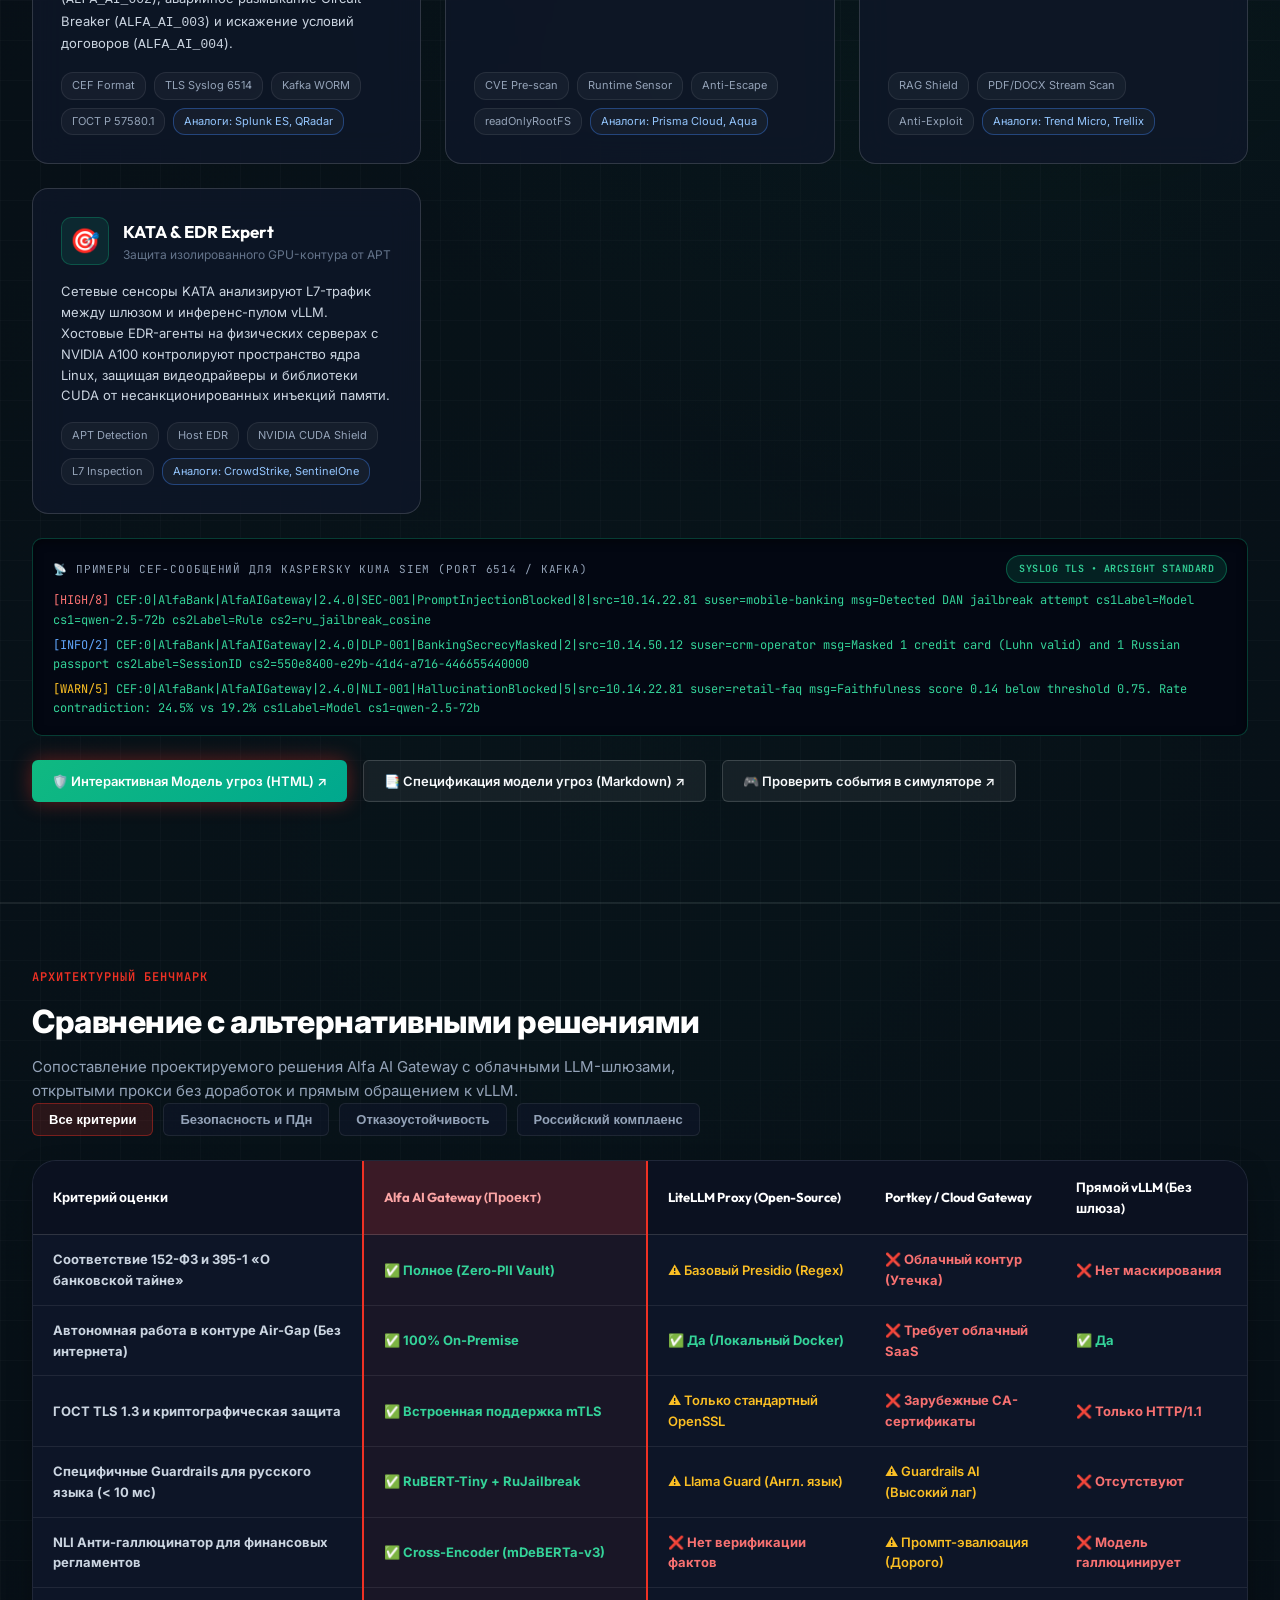
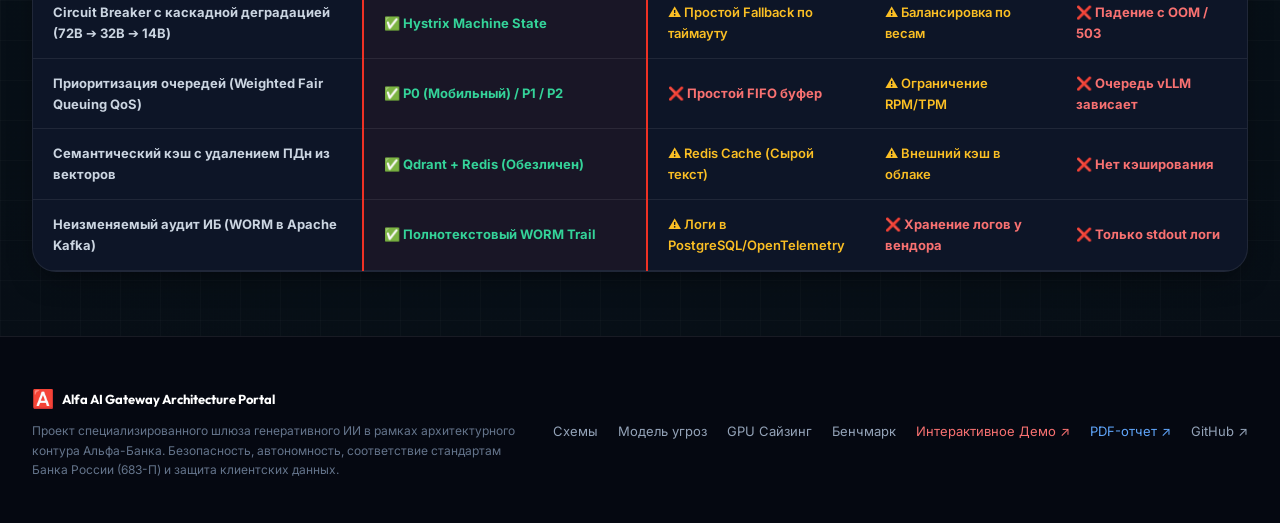
==== commit bbd37db6: "refactor(security): remove direct vendor branding, keep product lines and add global tier-1 analogs" ====
--- a/html/index.html
+++ b/html/index.html
@@ -349,14 +349,14 @@
         </p>
       </div>
 
-      <!-- Сетка решений Лаборатории Касперского -->
+      <!-- Сетка специализированных средств защиты -->
       <div class="kaspersky-grid">
         <!-- Карточка 1: KUMA SIEM -->
         <div class="kaspersky-card">
           <div class="kaspersky-header">
             <div class="kaspersky-icon">🛡️</div>
             <div>
-              <div class="kaspersky-title">Kaspersky KUMA (SIEM)</div>
+              <div class="kaspersky-title">KUMA (SIEM &amp; SOC)</div>
               <div class="kaspersky-sub">Централизованный сбор и корреляция событий</div>
             </div>
           </div>
@@ -367,8 +367,8 @@
             <span class="kaspersky-tag">CEF Format</span>
             <span class="kaspersky-tag">TLS Syslog 6514</span>
             <span class="kaspersky-tag">Kafka WORM</span>
-            <span class="kaspersky-tag">SOC Playbooks</span>
             <span class="kaspersky-tag">ГОСТ Р 57580.1</span>
+            <span class="kaspersky-tag" style="color: #93c5fd; border-color: rgba(59, 130, 246, 0.4);">Аналоги: Splunk ES, QRadar</span>
           </div>
         </div>
 
@@ -377,7 +377,7 @@
           <div class="kaspersky-header">
             <div class="kaspersky-icon">📦</div>
             <div>
-              <div class="kaspersky-title">Kaspersky Container Security (KCS)</div>
+              <div class="kaspersky-title">Container Security (KCS)</div>
               <div class="kaspersky-sub">Защита жизненного цикла Kubernetes</div>
             </div>
           </div>
@@ -389,6 +389,7 @@
             <span class="kaspersky-tag">Runtime Sensor</span>
             <span class="kaspersky-tag">Anti-Escape</span>
             <span class="kaspersky-tag">readOnlyRootFS</span>
+            <span class="kaspersky-tag" style="color: #93c5fd; border-color: rgba(59, 130, 246, 0.4);">Аналоги: Prisma Cloud, Aqua</span>
           </div>
         </div>
 
@@ -397,7 +398,7 @@
           <div class="kaspersky-header">
             <div class="kaspersky-icon">📂</div>
             <div>
-              <div class="kaspersky-title">Kaspersky Security for Storage (KSS)</div>
+              <div class="kaspersky-title">Security for Storage (KSS)</div>
               <div class="kaspersky-sub">Защита контура RAG от отравления данных</div>
             </div>
           </div>
@@ -405,9 +406,10 @@
             Потоковая антивирусная и эвристическая проверка клиентских кредитных досье, выписок и регламентов (PDF, DOCX) <strong>до</strong> парсинга и занесения чанков в векторную базу Qdrant. Предотвращает эксплойты в библиотеках парсинга и атаки типа RAG Poisoning.
           </p>
           <div class="kaspersky-tags">
-            <span class="kaspersky-tag">RAG Poisoning Shield</span>
+            <span class="kaspersky-tag">RAG Shield</span>
             <span class="kaspersky-tag">PDF/DOCX Stream Scan</span>
             <span class="kaspersky-tag">Anti-Exploit</span>
+            <span class="kaspersky-tag" style="color: #93c5fd; border-color: rgba(59, 130, 246, 0.4);">Аналоги: Trend Micro, Trellix</span>
           </div>
         </div>
 
@@ -416,7 +418,7 @@
           <div class="kaspersky-header">
             <div class="kaspersky-icon">🎯</div>
             <div>
-              <div class="kaspersky-title">Kaspersky KATA &amp; EDR Expert</div>
+              <div class="kaspersky-title">KATA &amp; EDR Expert</div>
               <div class="kaspersky-sub">Защита изолированного GPU-контура от APT</div>
             </div>
           </div>
@@ -428,6 +430,7 @@
             <span class="kaspersky-tag">Host EDR</span>
             <span class="kaspersky-tag">NVIDIA CUDA Shield</span>
             <span class="kaspersky-tag">L7 Inspection</span>
+            <span class="kaspersky-tag" style="color: #93c5fd; border-color: rgba(59, 130, 246, 0.4);">Аналоги: CrowdStrike, SentinelOne</span>
           </div>
         </div>
       </div>
